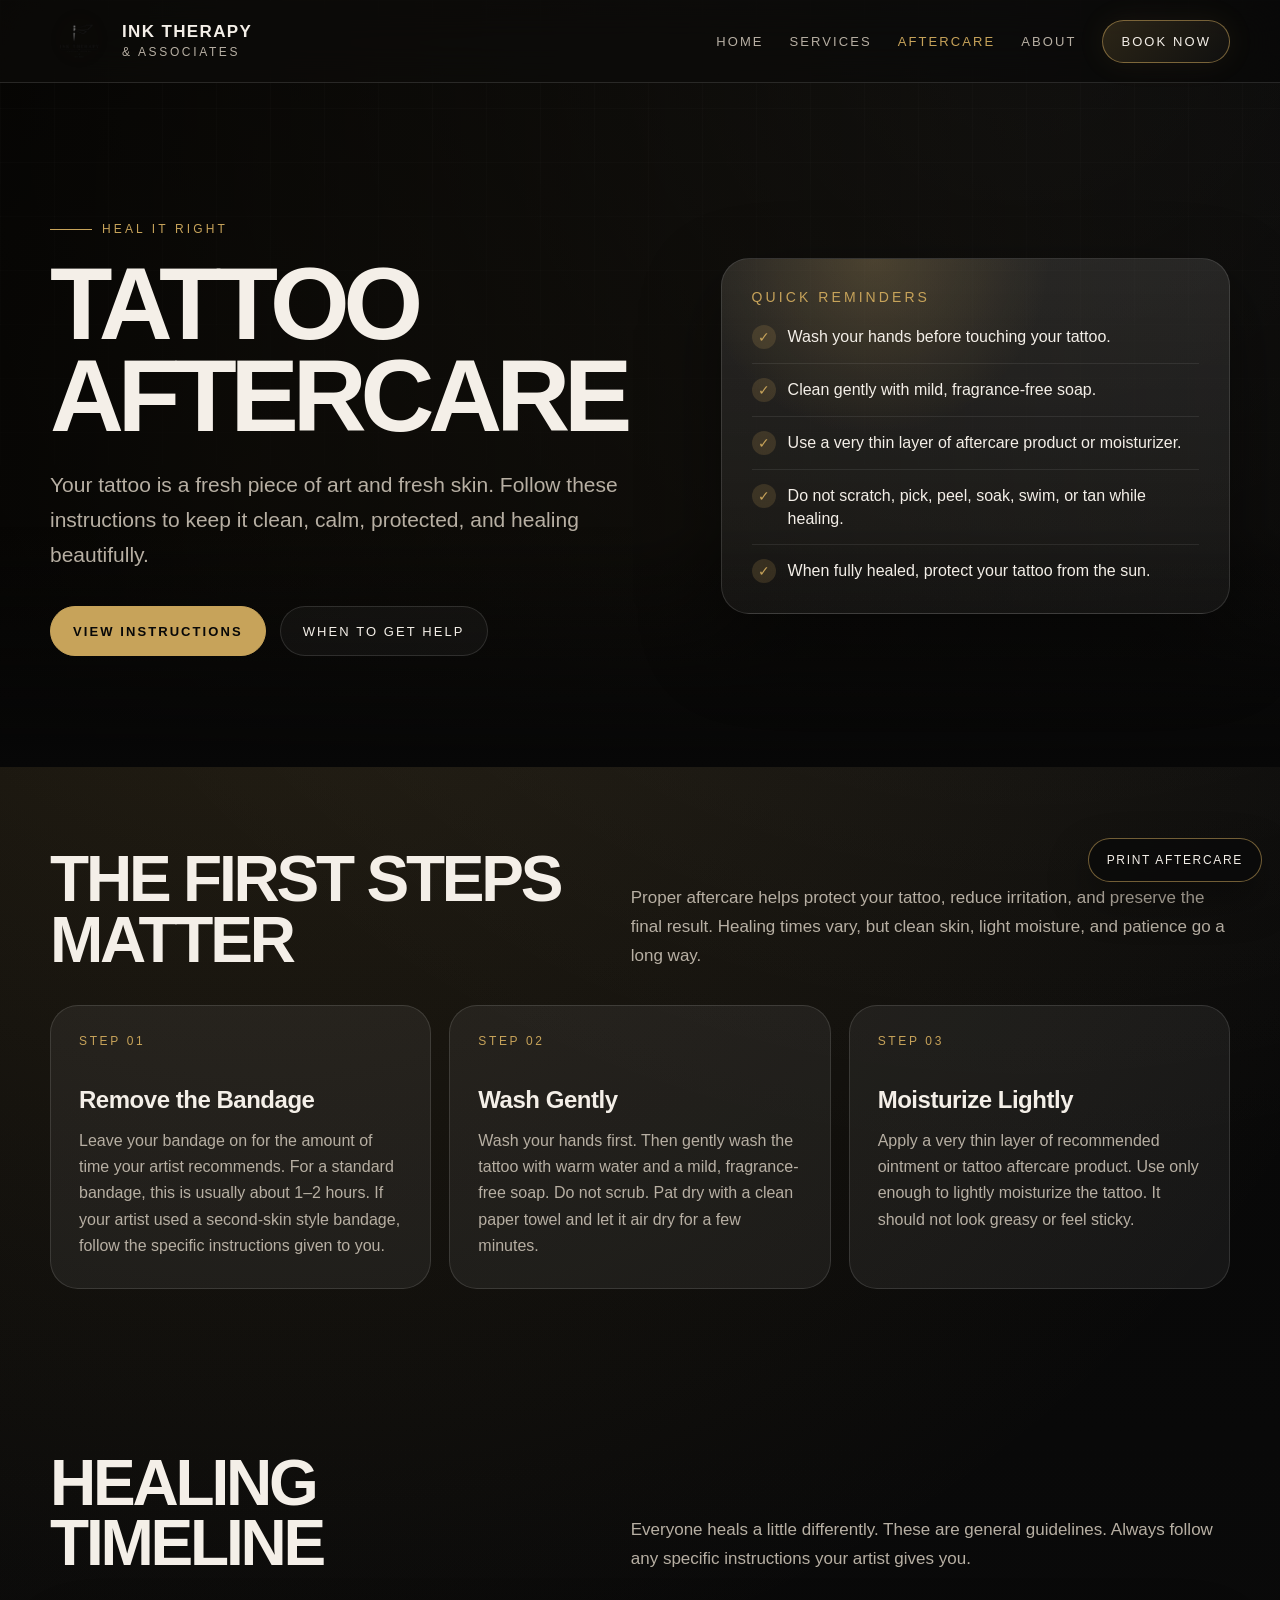
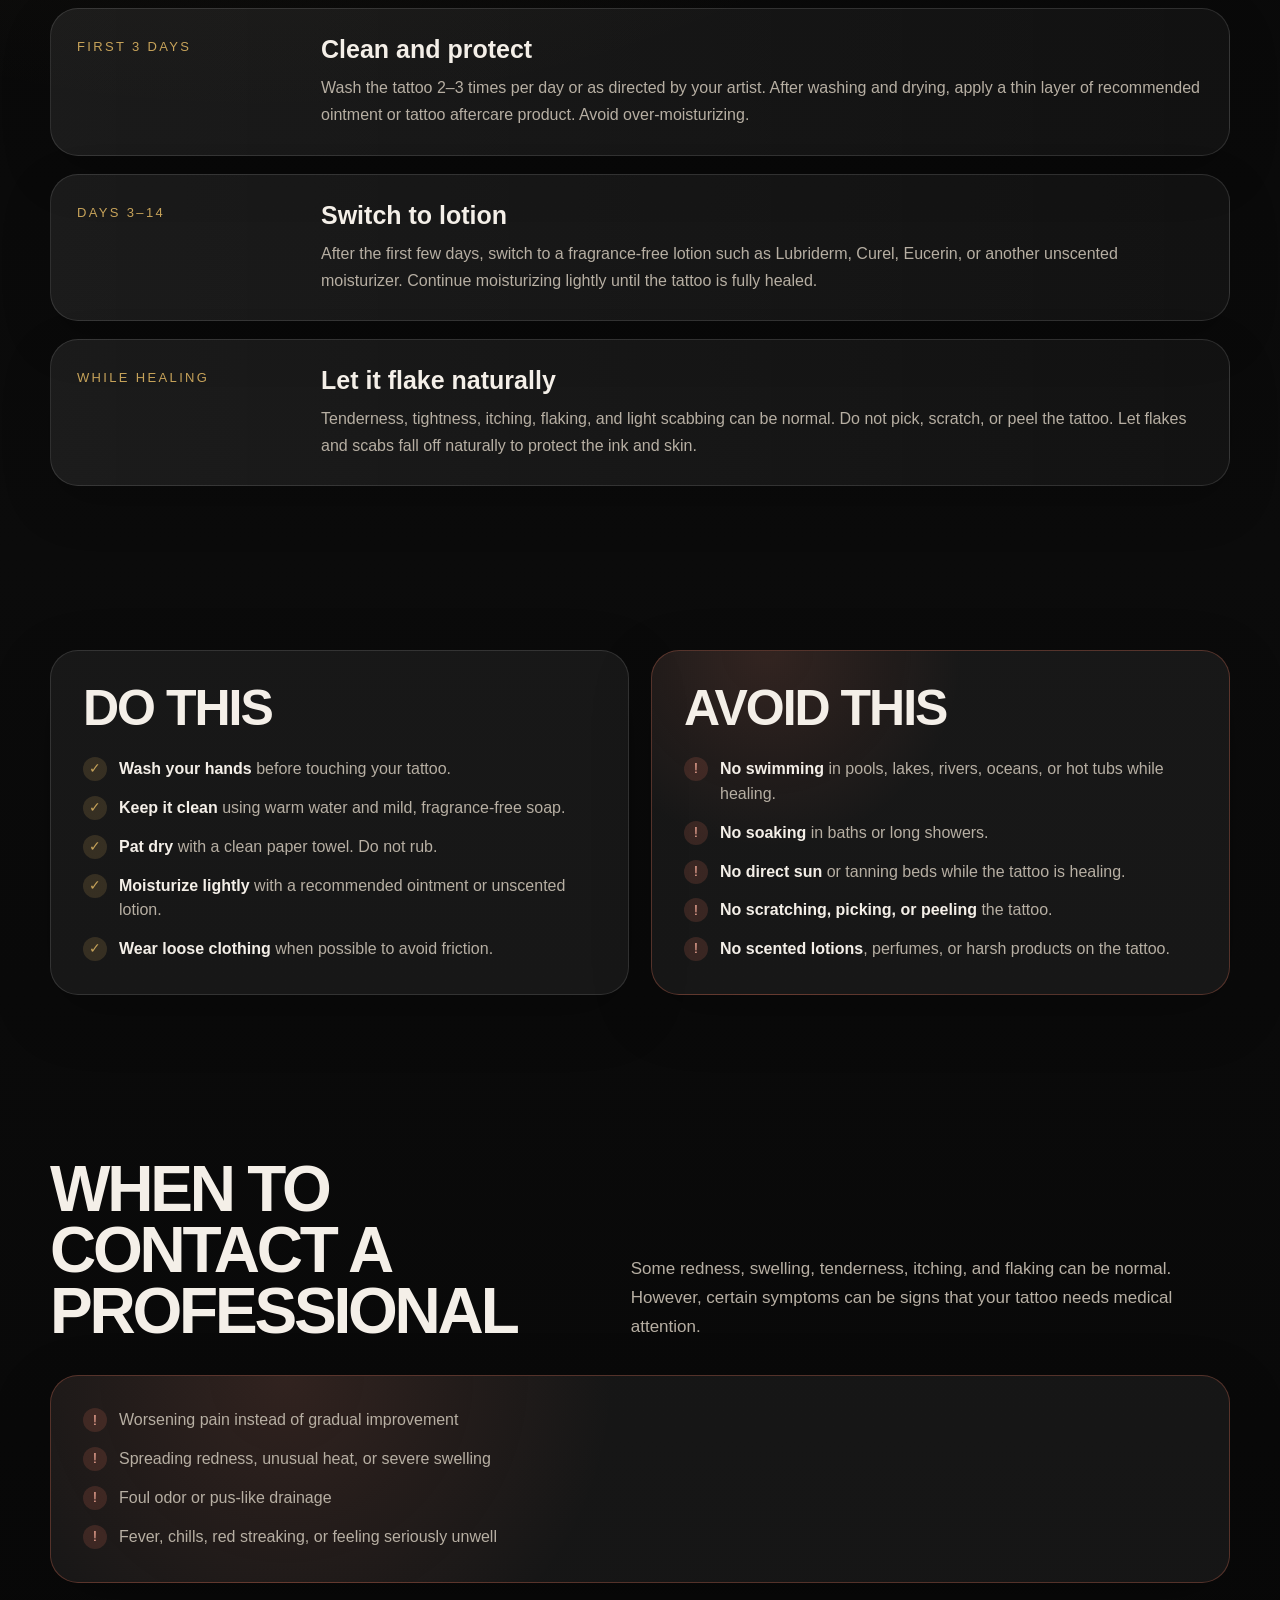
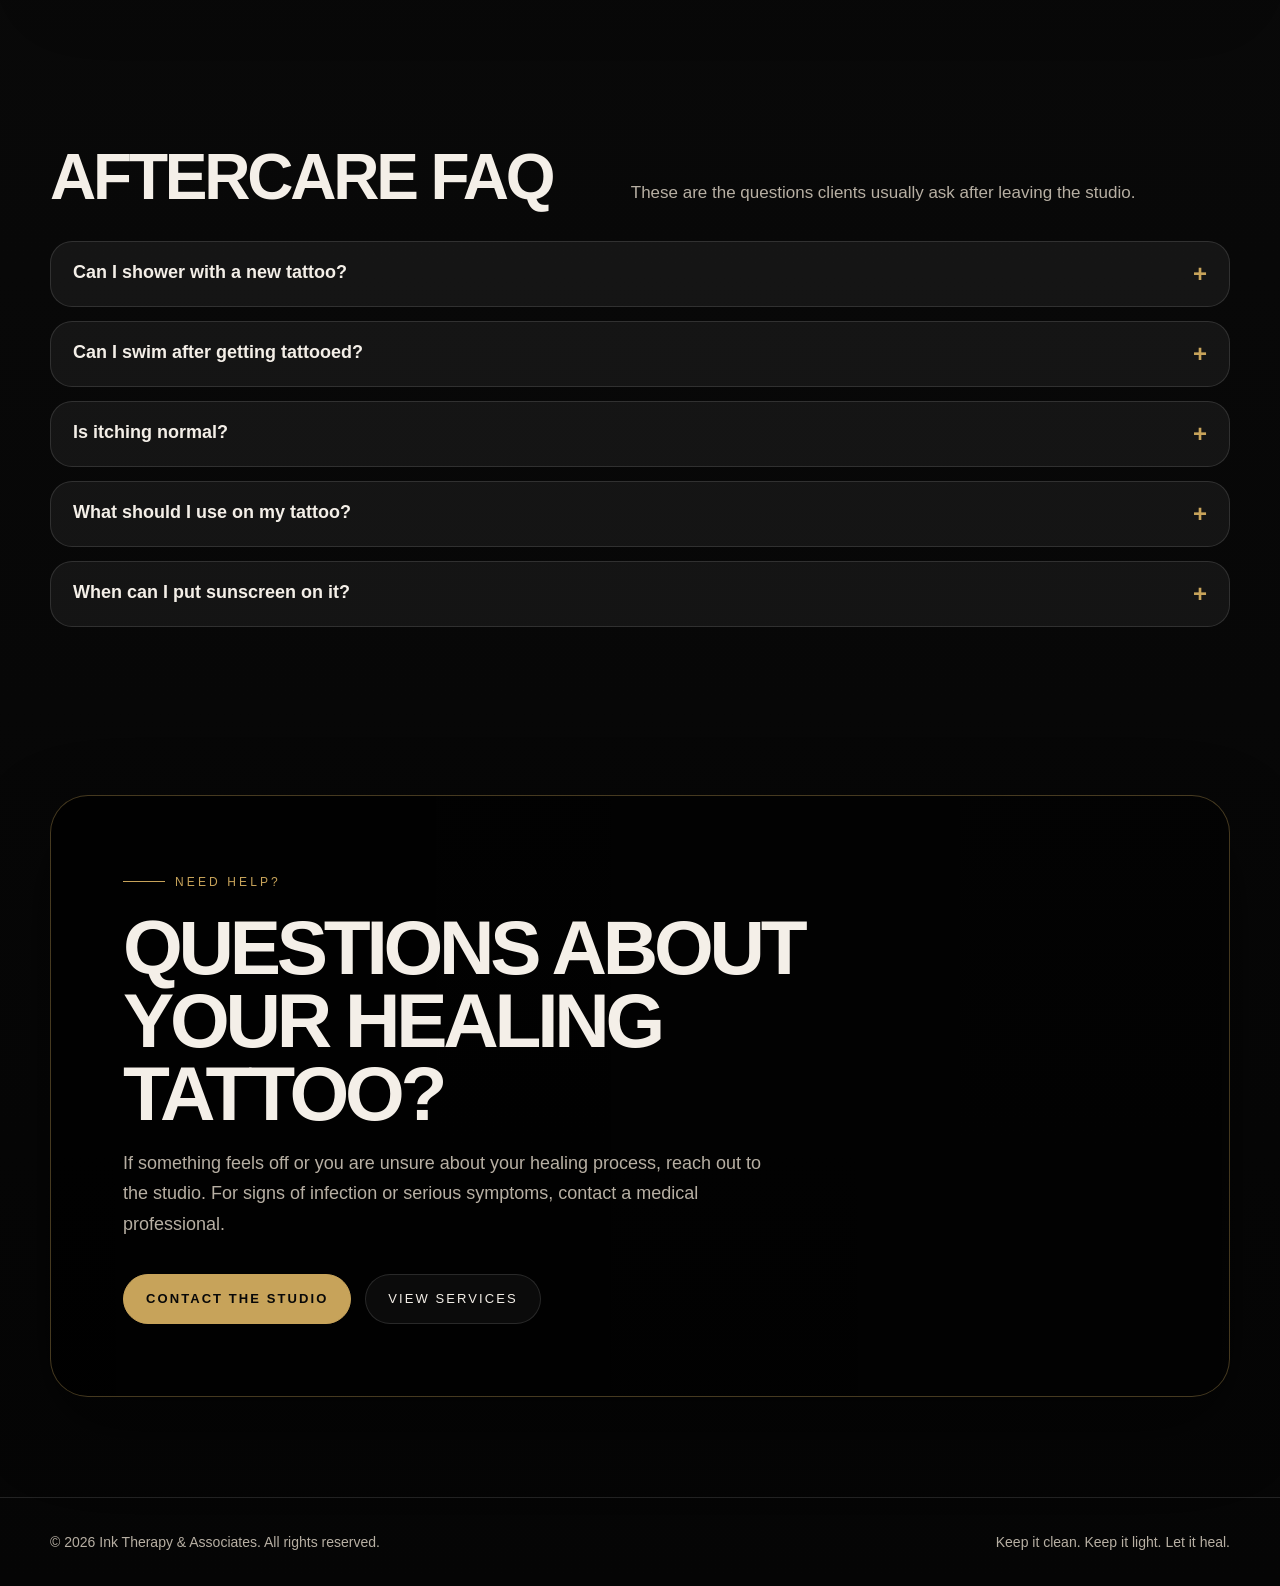
==== aftercare/index.html @ 46b0c04a "Create index.html" ====
<!DOCTYPE html>
<html lang="en">
<head>
  <meta charset="UTF-8" />
  <meta name="viewport" content="width=device-width, initial-scale=1.0" />
  <title>Tattoo Aftercare | Ink Therapy & Associates</title>
  <meta name="description" content="Tattoo aftercare instructions from Ink Therapy & Associates. Learn how to clean, moisturize, protect, and heal your tattoo properly." />

  <style>
    :root {
      --bg: #070707;
      --bg-soft: #111111;
      --bg-card: rgba(255,255,255,.06);
      --text: #f4efe8;
      --muted: #b7afa3;
      --gold: #c7a35a;
      --gold-soft: rgba(199,163,90,.18);
      --line: rgba(255,255,255,.12);
      --danger: #d66f56;
      --shadow: 0 30px 80px rgba(0,0,0,.45);
      --radius: 28px;
      --max: 1180px;
    }

    * {
      box-sizing: border-box;
      margin: 0;
      padding: 0;
    }

    html {
      scroll-behavior: smooth;
    }

    body {
      font-family: Arial, Helvetica, sans-serif;
      background:
        radial-gradient(circle at 20% 10%, rgba(199,163,90,.16), transparent 28%),
        radial-gradient(circle at 80% 0%, rgba(255,255,255,.07), transparent 24%),
        linear-gradient(180deg, #050505 0%, #0b0b0b 45%, #050505 100%);
      color: var(--text);
      overflow-x: hidden;
    }

    body::before {
      content: "";
      position: fixed;
      inset: 0;
      pointer-events: none;
      background-image:
        linear-gradient(rgba(255,255,255,.025) 1px, transparent 1px),
        linear-gradient(90deg, rgba(255,255,255,.025) 1px, transparent 1px);
      background-size: 54px 54px;
      mask-image: linear-gradient(to bottom, rgba(0,0,0,.8), transparent 75%);
      z-index: -1;
    }

    a {
      color: inherit;
      text-decoration: none;
    }

    img {
      max-width: 100%;
      display: block;
    }

    .container {
      width: min(var(--max), calc(100% - 36px));
      margin: 0 auto;
    }

    .site-header {
      position: sticky;
      top: 0;
      z-index: 100;
      backdrop-filter: blur(18px);
      background: rgba(5,5,5,.72);
      border-bottom: 1px solid var(--line);
    }

    .nav {
      height: 82px;
      display: flex;
      align-items: center;
      justify-content: space-between;
      gap: 24px;
    }

    .brand {
      display: flex;
      align-items: center;
      gap: 14px;
      min-width: 220px;
    }

    .brand-mark {
      width: 58px;
      height: 58px;
      object-fit: contain;
      filter: drop-shadow(0 0 18px rgba(199,163,90,.18));
    }

    .brand-text {
      line-height: 1.05;
    }

    .brand-text strong {
      display: block;
      font-size: 17px;
      letter-spacing: .08em;
      text-transform: uppercase;
    }

    .brand-text span {
      display: block;
      color: var(--muted);
      font-size: 12px;
      letter-spacing: .22em;
      text-transform: uppercase;
      margin-top: 5px;
    }

    .nav-links {
      display: flex;
      align-items: center;
      gap: 26px;
      font-size: 13px;
      letter-spacing: .16em;
      text-transform: uppercase;
      color: var(--muted);
    }

    .nav-links a {
      transition: color .25s ease;
    }

    .nav-links a:hover,
    .nav-links a.active {
      color: var(--gold);
    }

    .nav-cta {
      padding: 13px 18px;
      border: 1px solid rgba(199,163,90,.55);
      border-radius: 999px;
      color: var(--text);
      background: linear-gradient(135deg, rgba(199,163,90,.18), rgba(255,255,255,.03));
      box-shadow: 0 0 30px rgba(199,163,90,.08);
    }

    .hero {
      position: relative;
      min-height: 76vh;
      display: grid;
      place-items: center;
      padding: 92px 0 70px;
      overflow: hidden;
    }

    .hero::before {
      content: "";
      position: absolute;
      inset: 0;
      background:
        linear-gradient(90deg, rgba(0,0,0,.92) 0%, rgba(0,0,0,.74) 42%, rgba(0,0,0,.42) 100%),
        url("../assets/aftercare-hero.jpg");
      background-size: cover;
      background-position: center;
      opacity: .85;
      transform: scale(1.04);
      z-index: -2;
    }

    .hero::after {
      content: "";
      position: absolute;
      inset: auto 0 0;
      height: 240px;
      background: linear-gradient(to bottom, transparent, var(--bg));
      z-index: -1;
    }

    .hero-grid {
      display: grid;
      grid-template-columns: 1.1fr .9fr;
      align-items: center;
      gap: 48px;
    }

    .eyebrow {
      display: inline-flex;
      align-items: center;
      gap: 10px;
      color: var(--gold);
      font-size: 12px;
      letter-spacing: .26em;
      text-transform: uppercase;
      margin-bottom: 22px;
    }

    .eyebrow::before {
      content: "";
      width: 42px;
      height: 1px;
      background: var(--gold);
    }

    h1 {
      font-size: clamp(48px, 8vw, 104px);
      line-height: .9;
      letter-spacing: -.06em;
      text-transform: uppercase;
      max-width: 820px;
    }

    .hero p {
      max-width: 650px;
      margin-top: 26px;
      color: var(--muted);
      font-size: clamp(17px, 2vw, 21px);
      line-height: 1.65;
    }

    .hero-actions {
      display: flex;
      flex-wrap: wrap;
      gap: 14px;
      margin-top: 34px;
    }

    .btn {
      display: inline-flex;
      align-items: center;
      justify-content: center;
      min-height: 50px;
      padding: 0 22px;
      border-radius: 999px;
      border: 1px solid var(--line);
      font-size: 13px;
      letter-spacing: .16em;
      text-transform: uppercase;
      transition: transform .25s ease, border-color .25s ease, background .25s ease;
    }

    .btn:hover {
      transform: translateY(-2px);
      border-color: rgba(199,163,90,.7);
    }

    .btn-primary {
      background: var(--gold);
      color: #080808;
      border-color: var(--gold);
      font-weight: 700;
    }

    .btn-secondary {
      background: rgba(255,255,255,.04);
      color: var(--text);
    }

    .hero-card {
      background: linear-gradient(180deg, rgba(255,255,255,.1), rgba(255,255,255,.045));
      border: 1px solid var(--line);
      border-radius: var(--radius);
      padding: 30px;
      box-shadow: var(--shadow);
      position: relative;
      overflow: hidden;
    }

    .hero-card::before {
      content: "";
      position: absolute;
      inset: 0;
      background: radial-gradient(circle at 30% 0%, rgba(199,163,90,.22), transparent 35%);
      pointer-events: none;
    }

    .quick-title {
      position: relative;
      font-size: 14px;
      letter-spacing: .22em;
      text-transform: uppercase;
      color: var(--gold);
      margin-bottom: 20px;
    }

    .quick-list {
      position: relative;
      display: grid;
      gap: 14px;
      list-style: none;
    }

    .quick-list li {
      display: flex;
      gap: 12px;
      color: var(--text);
      line-height: 1.45;
      border-bottom: 1px solid rgba(255,255,255,.08);
      padding-bottom: 14px;
    }

    .quick-list li:last-child {
      border-bottom: 0;
      padding-bottom: 0;
    }

    .check {
      width: 24px;
      height: 24px;
      border-radius: 50%;
      display: inline-grid;
      place-items: center;
      flex: 0 0 24px;
      background: var(--gold-soft);
      color: var(--gold);
      font-size: 14px;
    }

    .section {
      padding: 82px 0;
    }

    .section-heading {
      display: grid;
      grid-template-columns: 1fr 1.1fr;
      gap: 36px;
      align-items: end;
      margin-bottom: 34px;
    }

    .section-heading h2 {
      font-size: clamp(36px, 5vw, 68px);
      letter-spacing: -.05em;
      line-height: .95;
      text-transform: uppercase;
    }

    .section-heading p {
      color: var(--muted);
      line-height: 1.7;
      font-size: 17px;
    }

    .steps {
      display: grid;
      grid-template-columns: repeat(3, 1fr);
      gap: 18px;
    }

    .step-card {
      background: var(--bg-card);
      border: 1px solid var(--line);
      border-radius: var(--radius);
      padding: 28px;
      min-height: 265px;
      position: relative;
      overflow: hidden;
      transition: transform .28s ease, border-color .28s ease, background .28s ease;
    }

    .step-card:hover {
      transform: translateY(-6px);
      border-color: rgba(199,163,90,.45);
      background: rgba(255,255,255,.08);
    }

    .step-number {
      color: var(--gold);
      font-size: 12px;
      letter-spacing: .22em;
      text-transform: uppercase;
      margin-bottom: 38px;
    }

    .step-card h3 {
      font-size: 24px;
      margin-bottom: 14px;
      letter-spacing: -.02em;
    }

    .step-card p {
      color: var(--muted);
      line-height: 1.65;
    }

    .timeline {
      display: grid;
      gap: 18px;
    }

    .timeline-item {
      display: grid;
      grid-template-columns: 220px 1fr;
      gap: 24px;
      background: linear-gradient(90deg, rgba(255,255,255,.07), rgba(255,255,255,.035));
      border: 1px solid var(--line);
      border-radius: var(--radius);
      padding: 26px;
      box-shadow: 0 18px 50px rgba(0,0,0,.2);
    }

    .timeline-time {
      color: var(--gold);
      font-size: 13px;
      letter-spacing: .18em;
      text-transform: uppercase;
      padding-top: 4px;
    }

    .timeline-copy h3 {
      font-size: 25px;
      margin-bottom: 10px;
    }

    .timeline-copy p {
      color: var(--muted);
      line-height: 1.7;
    }

    .split {
      display: grid;
      grid-template-columns: 1fr 1fr;
      gap: 22px;
    }

    .panel {
      background: rgba(255,255,255,.055);
      border: 1px solid var(--line);
      border-radius: var(--radius);
      padding: 32px;
      box-shadow: 0 18px 60px rgba(0,0,0,.22);
    }

    .panel h2 {
      font-size: clamp(31px, 4vw, 50px);
      line-height: 1;
      letter-spacing: -.04em;
      text-transform: uppercase;
      margin-bottom: 24px;
    }

    .panel ul {
      list-style: none;
      display: grid;
      gap: 14px;
    }

    .panel li {
      display: flex;
      gap: 12px;
      color: var(--muted);
      line-height: 1.55;
    }

    .panel li strong {
      color: var(--text);
    }

    .warning {
      border-color: rgba(214,111,86,.32);
      background:
        radial-gradient(circle at 20% 0%, rgba(214,111,86,.14), transparent 34%),
        rgba(255,255,255,.055);
    }

    .warning .check {
      color: #ffb29f;
      background: rgba(214,111,86,.18);
    }

    .faq {
      display: grid;
      gap: 14px;
    }

    details {
      background: rgba(255,255,255,.055);
      border: 1px solid var(--line);
      border-radius: 22px;
      padding: 20px 22px;
    }

    summary {
      cursor: pointer;
      list-style: none;
      font-size: 18px;
      font-weight: 700;
      display: flex;
      justify-content: space-between;
      gap: 18px;
    }

    summary::-webkit-details-marker {
      display: none;
    }

    summary::after {
      content: "+";
      color: var(--gold);
      font-size: 24px;
      line-height: 1;
    }

    details[open] summary::after {
      content: "–";
    }

    details p {
      color: var(--muted);
      line-height: 1.7;
      margin-top: 16px;
      max-width: 920px;
    }

    .cta-section {
      padding: 86px 0 100px;
    }

    .cta-box {
      position: relative;
      overflow: hidden;
      border-radius: calc(var(--radius) + 10px);
      border: 1px solid rgba(199,163,90,.35);
      background:
        linear-gradient(90deg, rgba(0,0,0,.82), rgba(0,0,0,.5)),
        url("../assets/studio-detail.jpg");
      background-size: cover;
      background-position: center;
      padding: clamp(34px, 7vw, 72px);
      box-shadow: var(--shadow);
    }

    .cta-box h2 {
      font-size: clamp(38px, 6vw, 78px);
      letter-spacing: -.055em;
      line-height: .95;
      text-transform: uppercase;
      max-width: 760px;
    }

    .cta-box p {
      color: var(--muted);
      line-height: 1.7;
      margin-top: 18px;
      max-width: 650px;
      font-size: 18px;
    }

    .footer {
      border-top: 1px solid var(--line);
      padding: 36px 0;
      color: var(--muted);
      font-size: 14px;
    }

    .footer-inner {
      display: flex;
      justify-content: space-between;
      gap: 20px;
      flex-wrap: wrap;
    }

    .print-button {
      position: fixed;
      right: 18px;
      bottom: 18px;
      z-index: 50;
      border: 1px solid rgba(199,163,90,.55);
      background: rgba(10,10,10,.82);
      backdrop-filter: blur(12px);
      color: var(--text);
      border-radius: 999px;
      padding: 14px 18px;
      font-size: 12px;
      letter-spacing: .14em;
      text-transform: uppercase;
      cursor: pointer;
      box-shadow: 0 18px 40px rgba(0,0,0,.35);
    }

    @media (max-width: 920px) {
      .nav {
        height: auto;
        padding: 16px 0;
        align-items: flex-start;
      }

      .nav-links {
        display: none;
      }

      .hero {
        min-height: auto;
        padding-top: 76px;
      }

      .hero-grid,
      .section-heading,
      .split {
        grid-template-columns: 1fr;
      }

      .steps {
        grid-template-columns: 1fr;
      }

      .timeline-item {
        grid-template-columns: 1fr;
      }
    }

    @media (max-width: 560px) {
      .container {
        width: min(100% - 26px, var(--max));
      }

      .brand-mark {
        width: 46px;
        height: 46px;
      }

      .brand-text strong {
        font-size: 14px;
      }

      .hero-actions {
        display: grid;
      }

      .btn {
        width: 100%;
      }

      .hero-card,
      .step-card,
      .timeline-item,
      .panel {
        padding: 22px;
      }

      .print-button {
        left: 14px;
        right: 14px;
      }
    }

    @media print {
      .site-header,
      .hero-actions,
      .cta-section,
      .footer,
      .print-button {
        display: none !important;
      }

      body {
        background: #fff;
        color: #111;
      }

      .hero {
        min-height: auto;
        padding: 30px 0;
      }

      .hero::before,
      .hero::after,
      body::before {
        display: none;
      }

      .hero-grid,
      .section-heading,
      .split,
      .steps,
      .timeline-item {
        display: block;
      }

      .hero-card,
      .step-card,
      .timeline-item,
      .panel,
      details {
        box-shadow: none;
        border: 1px solid #ccc;
        background: #fff;
        color: #111;
        break-inside: avoid;
      }

      p,
      li,
      .hero p,
      .section-heading p,
      .timeline-copy p,
      .panel li,
      details p {
        color: #222;
      }

      .section {
        padding: 18px 0;
      }
    }
  </style>
</head>

<body>
  <header class="site-header">
    <div class="container nav">
      <a class="brand" href="../index.html" aria-label="Ink Therapy home">
        <img class="brand-mark" src="../assets/logo-white.png" alt="Ink Therapy logo" />
        <span class="brand-text">
          <strong>Ink Therapy</strong>
          <span>& Associates</span>
        </span>
      </a>

      <nav class="nav-links" aria-label="Main navigation">
        <a href="../index.html">Home</a>
        <a href="../services/index.html">Services</a>
        <a class="active" href="./index.html">Aftercare</a>
        <a href="../about/index.html">About</a>
        <a class="nav-cta" href="../contact/index.html">Book Now</a>
      </nav>
    </div>
  </header>

  <main>
    <section class="hero">
      <div class="container hero-grid">
        <div>
          <div class="eyebrow">Heal it right</div>
          <h1>Tattoo Aftercare</h1>
          <p>
            Your tattoo is a fresh piece of art and fresh skin. Follow these instructions to keep it clean,
            calm, protected, and healing beautifully.
          </p>

          <div class="hero-actions">
            <a class="btn btn-primary" href="#instructions">View Instructions</a>
            <a class="btn btn-secondary" href="#warning-signs">When to Get Help</a>
          </div>
        </div>

        <aside class="hero-card" aria-label="Quick aftercare reminders">
          <div class="quick-title">Quick Reminders</div>
          <ul class="quick-list">
            <li><span class="check">✓</span><span>Wash your hands before touching your tattoo.</span></li>
            <li><span class="check">✓</span><span>Clean gently with mild, fragrance-free soap.</span></li>
            <li><span class="check">✓</span><span>Use a very thin layer of aftercare product or moisturizer.</span></li>
            <li><span class="check">✓</span><span>Do not scratch, pick, peel, soak, swim, or tan while healing.</span></li>
            <li><span class="check">✓</span><span>When fully healed, protect your tattoo from the sun.</span></li>
          </ul>
        </aside>
      </div>
    </section>

    <section id="instructions" class="section">
      <div class="container">
        <div class="section-heading">
          <h2>The First Steps Matter</h2>
          <p>
            Proper aftercare helps protect your tattoo, reduce irritation, and preserve the final result.
            Healing times vary, but clean skin, light moisture, and patience go a long way.
          </p>
        </div>

        <div class="steps">
          <article class="step-card">
            <div class="step-number">Step 01</div>
            <h3>Remove the Bandage</h3>
            <p>
              Leave your bandage on for the amount of time your artist recommends. For a standard bandage,
              this is usually about 1–2 hours. If your artist used a second-skin style bandage, follow the
              specific instructions given to you.
            </p>
          </article>

          <article class="step-card">
            <div class="step-number">Step 02</div>
            <h3>Wash Gently</h3>
            <p>
              Wash your hands first. Then gently wash the tattoo with warm water and a mild, fragrance-free
              soap. Do not scrub. Pat dry with a clean paper towel and let it air dry for a few minutes.
            </p>
          </article>

          <article class="step-card">
            <div class="step-number">Step 03</div>
            <h3>Moisturize Lightly</h3>
            <p>
              Apply a very thin layer of recommended ointment or tattoo aftercare product. Use only enough
              to lightly moisturize the tattoo. It should not look greasy or feel sticky.
            </p>
          </article>
        </div>
      </div>
    </section>

    <section class="section">
      <div class="container">
        <div class="section-heading">
          <h2>Healing Timeline</h2>
          <p>
            Everyone heals a little differently. These are general guidelines. Always follow any specific
            instructions your artist gives you.
          </p>
        </div>

        <div class="timeline">
          <article class="timeline-item">
            <div class="timeline-time">First 3 Days</div>
            <div class="timeline-copy">
              <h3>Clean and protect</h3>
              <p>
                Wash the tattoo 2–3 times per day or as directed by your artist. After washing and drying,
                apply a thin layer of recommended ointment or tattoo aftercare product. Avoid over-moisturizing.
              </p>
            </div>
          </article>

          <article class="timeline-item">
            <div class="timeline-time">Days 3–14</div>
            <div class="timeline-copy">
              <h3>Switch to lotion</h3>
              <p>
                After the first few days, switch to a fragrance-free lotion such as Lubriderm, Curel, Eucerin,
                or another unscented moisturizer. Continue moisturizing lightly until the tattoo is fully healed.
              </p>
            </div>
          </article>

          <article class="timeline-item">
            <div class="timeline-time">While Healing</div>
            <div class="timeline-copy">
              <h3>Let it flake naturally</h3>
              <p>
                Tenderness, tightness, itching, flaking, and light scabbing can be normal. Do not pick, scratch,
                or peel the tattoo. Let flakes and scabs fall off naturally to protect the ink and skin.
              </p>
            </div>
          </article>
        </div>
      </div>
    </section>

    <section class="section">
      <div class="container split">
        <article class="panel">
          <h2>Do This</h2>
          <ul>
            <li><span class="check">✓</span><span><strong>Wash your hands</strong> before touching your tattoo.</span></li>
            <li><span class="check">✓</span><span><strong>Keep it clean</strong> using warm water and mild, fragrance-free soap.</span></li>
            <li><span class="check">✓</span><span><strong>Pat dry</strong> with a clean paper towel. Do not rub.</span></li>
            <li><span class="check">✓</span><span><strong>Moisturize lightly</strong> with a recommended ointment or unscented lotion.</span></li>
            <li><span class="check">✓</span><span><strong>Wear loose clothing</strong> when possible to avoid friction.</span></li>
          </ul>
        </article>

        <article class="panel warning">
          <h2>Avoid This</h2>
          <ul>
            <li><span class="check">!</span><span><strong>No swimming</strong> in pools, lakes, rivers, oceans, or hot tubs while healing.</span></li>
            <li><span class="check">!</span><span><strong>No soaking</strong> in baths or long showers.</span></li>
            <li><span class="check">!</span><span><strong>No direct sun</strong> or tanning beds while the tattoo is healing.</span></li>
            <li><span class="check">!</span><span><strong>No scratching, picking, or peeling</strong> the tattoo.</span></li>
            <li><span class="check">!</span><span><strong>No scented lotions</strong>, perfumes, or harsh products on the tattoo.</span></li>
          </ul>
        </article>
      </div>
    </section>

    <section id="warning-signs" class="section">
      <div class="container">
        <div class="section-heading">
          <h2>When to Contact a Professional</h2>
          <p>
            Some redness, swelling, tenderness, itching, and flaking can be normal. However, certain symptoms
            can be signs that your tattoo needs medical attention.
          </p>
        </div>

        <div class="panel warning">
          <ul>
            <li><span class="check">!</span><span>Worsening pain instead of gradual improvement</span></li>
            <li><span class="check">!</span><span>Spreading redness, unusual heat, or severe swelling</span></li>
            <li><span class="check">!</span><span>Foul odor or pus-like drainage</span></li>
            <li><span class="check">!</span><span>Fever, chills, red streaking, or feeling seriously unwell</span></li>
          </ul>
        </div>
      </div>
    </section>

    <section class="section">
      <div class="container">
        <div class="section-heading">
          <h2>Aftercare FAQ</h2>
          <p>
            These are the questions clients usually ask after leaving the studio.
          </p>
        </div>

        <div class="faq">
          <details>
            <summary>Can I shower with a new tattoo?</summary>
            <p>
              Yes. Short showers are fine. Avoid soaking the tattoo and avoid long, hot showers. Gently wash,
              rinse, pat dry, and moisturize lightly after it dries.
            </p>
          </details>

          <details>
            <summary>Can I swim after getting tattooed?</summary>
            <p>
              Do not swim while your tattoo is healing. Avoid pools, lakes, rivers, oceans, hot tubs, baths,
              and saunas for at least two weeks or until fully healed.
            </p>
          </details>

          <details>
            <summary>Is itching normal?</summary>
            <p>
              Yes. Itching is common during healing. Do not scratch or pick. Lightly moisturize if the tattoo
              feels dry or tight.
            </p>
          </details>

          <details>
            <summary>What should I use on my tattoo?</summary>
            <p>
              Use the product recommended by your artist. In general, use a mild fragrance-free soap and a
              fragrance-free moisturizer. Avoid scented products until the tattoo is fully healed.
            </p>
          </details>

          <details>
            <summary>When can I put sunscreen on it?</summary>
            <p>
              Do not put sunscreen on a tattoo that is still healing. Once fully healed, use sunscreen when
              your tattoo will be exposed to the sun to help protect it from fading.
            </p>
          </details>
        </div>
      </div>
    </section>

    <section class="cta-section">
      <div class="container">
        <div class="cta-box">
          <div class="eyebrow">Need help?</div>
          <h2>Questions about your healing tattoo?</h2>
          <p>
            If something feels off or you are unsure about your healing process, reach out to the studio.
            For signs of infection or serious symptoms, contact a medical professional.
          </p>

          <div class="hero-actions">
            <a class="btn btn-primary" href="../contact/index.html">Contact the Studio</a>
            <a class="btn btn-secondary" href="../services/index.html">View Services</a>
          </div>
        </div>
      </div>
    </section>
  </main>

  <button class="print-button" onclick="window.print()">Print Aftercare</button>

  <footer class="footer">
    <div class="container footer-inner">
      <p>© <span id="year"></span> Ink Therapy & Associates. All rights reserved.</p>
      <p>Keep it clean. Keep it light. Let it heal.</p>
    </div>
  </footer>

  <script>
    document.getElementById("year").textContent = new Date().getFullYear();

    const cards = document.querySelectorAll(".step-card, .timeline-item, .panel, details");

    const observer = new IntersectionObserver(
      entries => {
        entries.forEach(entry => {
          if (entry.isIntersecting) {
            entry.target.animate(
              [
                { opacity: 0, transform: "translateY(22px)" },
                { opacity: 1, transform: "translateY(0)" }
              ],
              {
                duration: 650,
                easing: "cubic-bezier(.2,.8,.2,1)",
                fill: "forwards"
              }
            );
            observer.unobserve(entry.target);
          }
        });
      },
      { threshold: 0.12 }
    );

    cards.forEach(card => {
      card.style.opacity = "0";
      observer.observe(card);
    });
  </script>
</body>
</html>
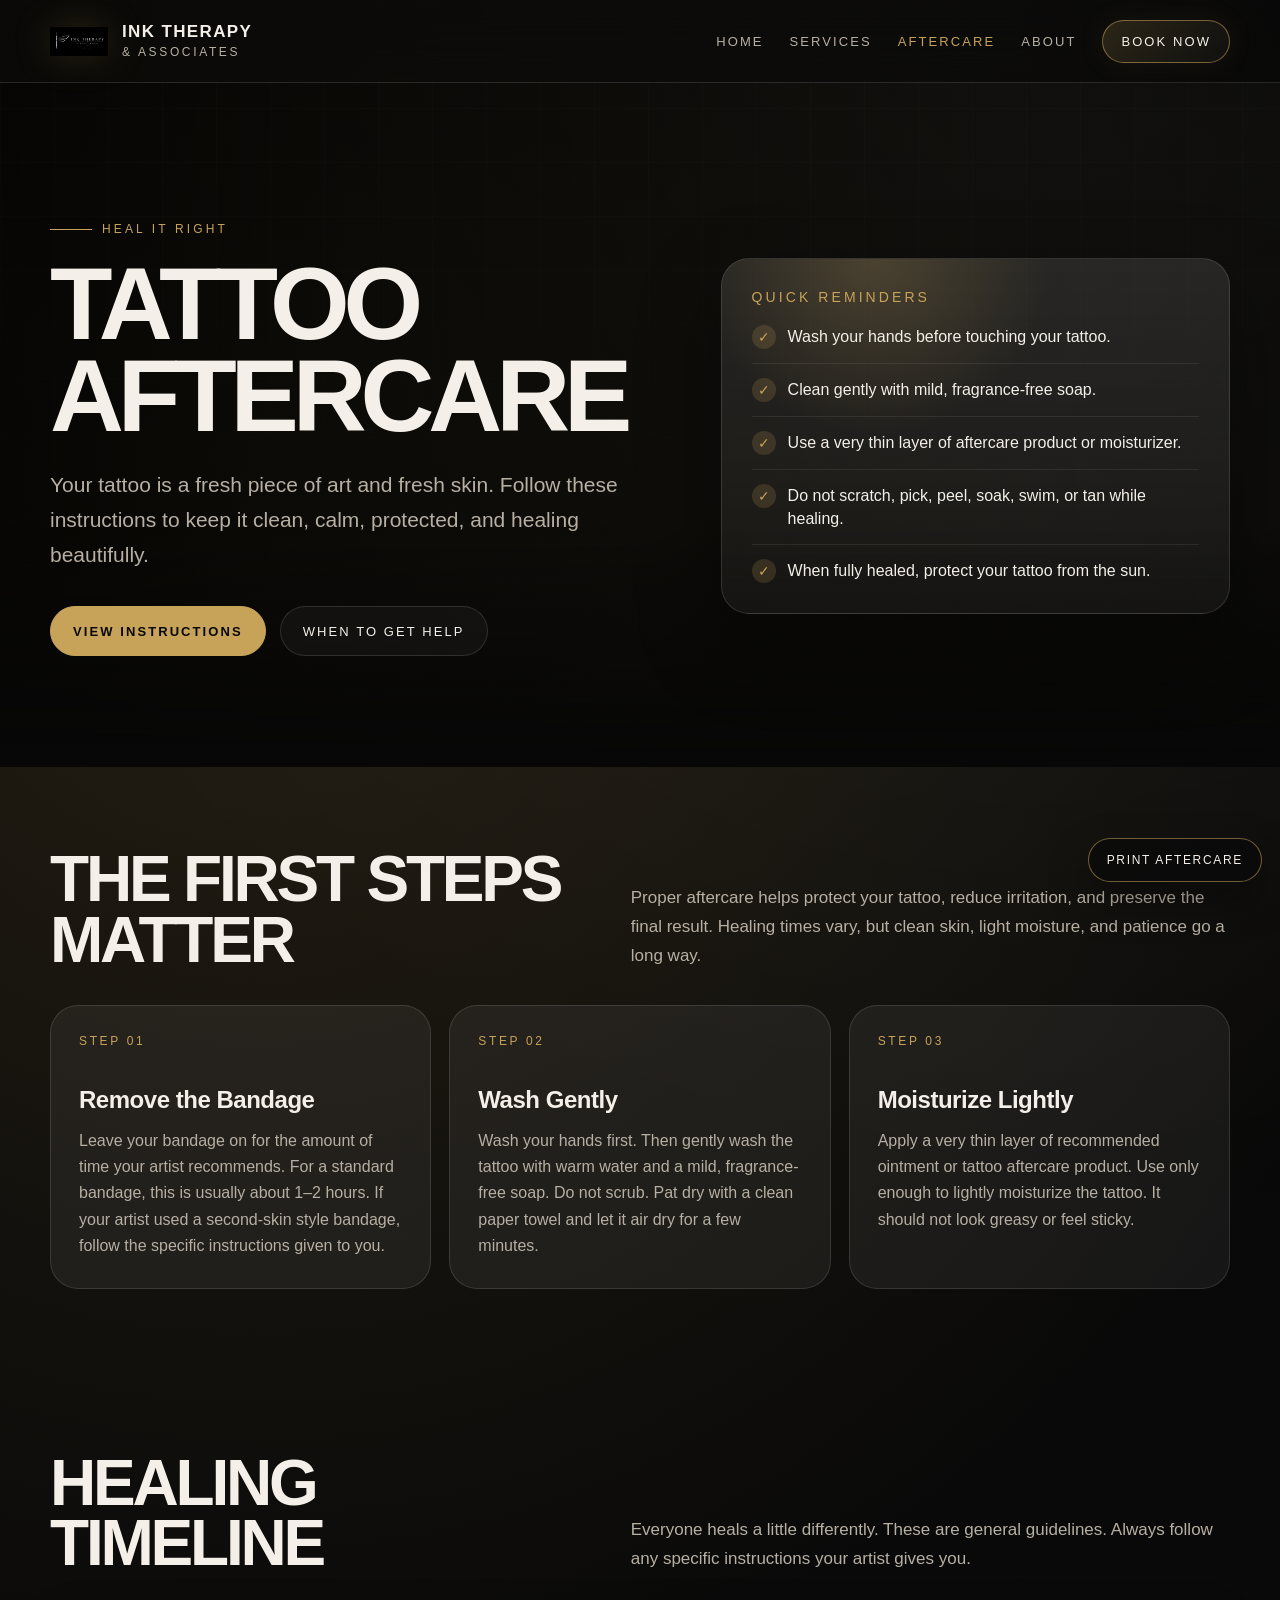
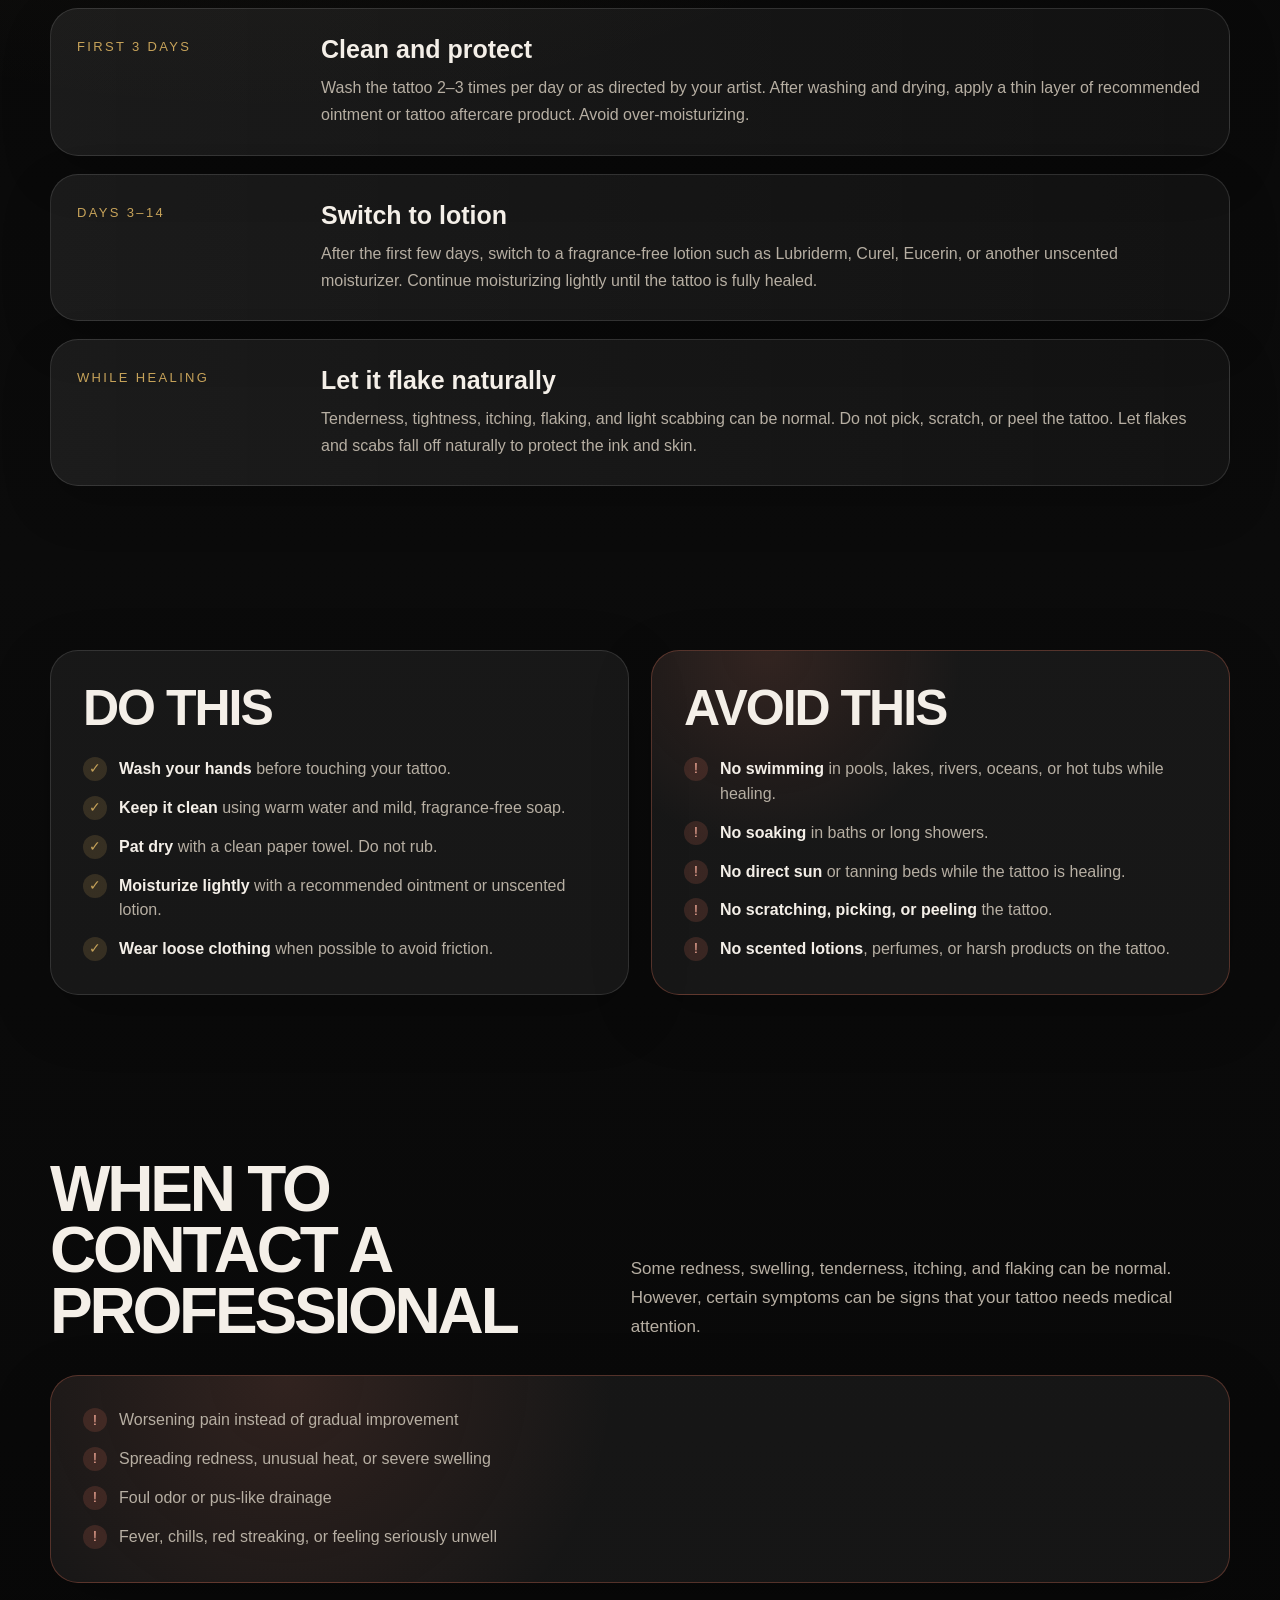
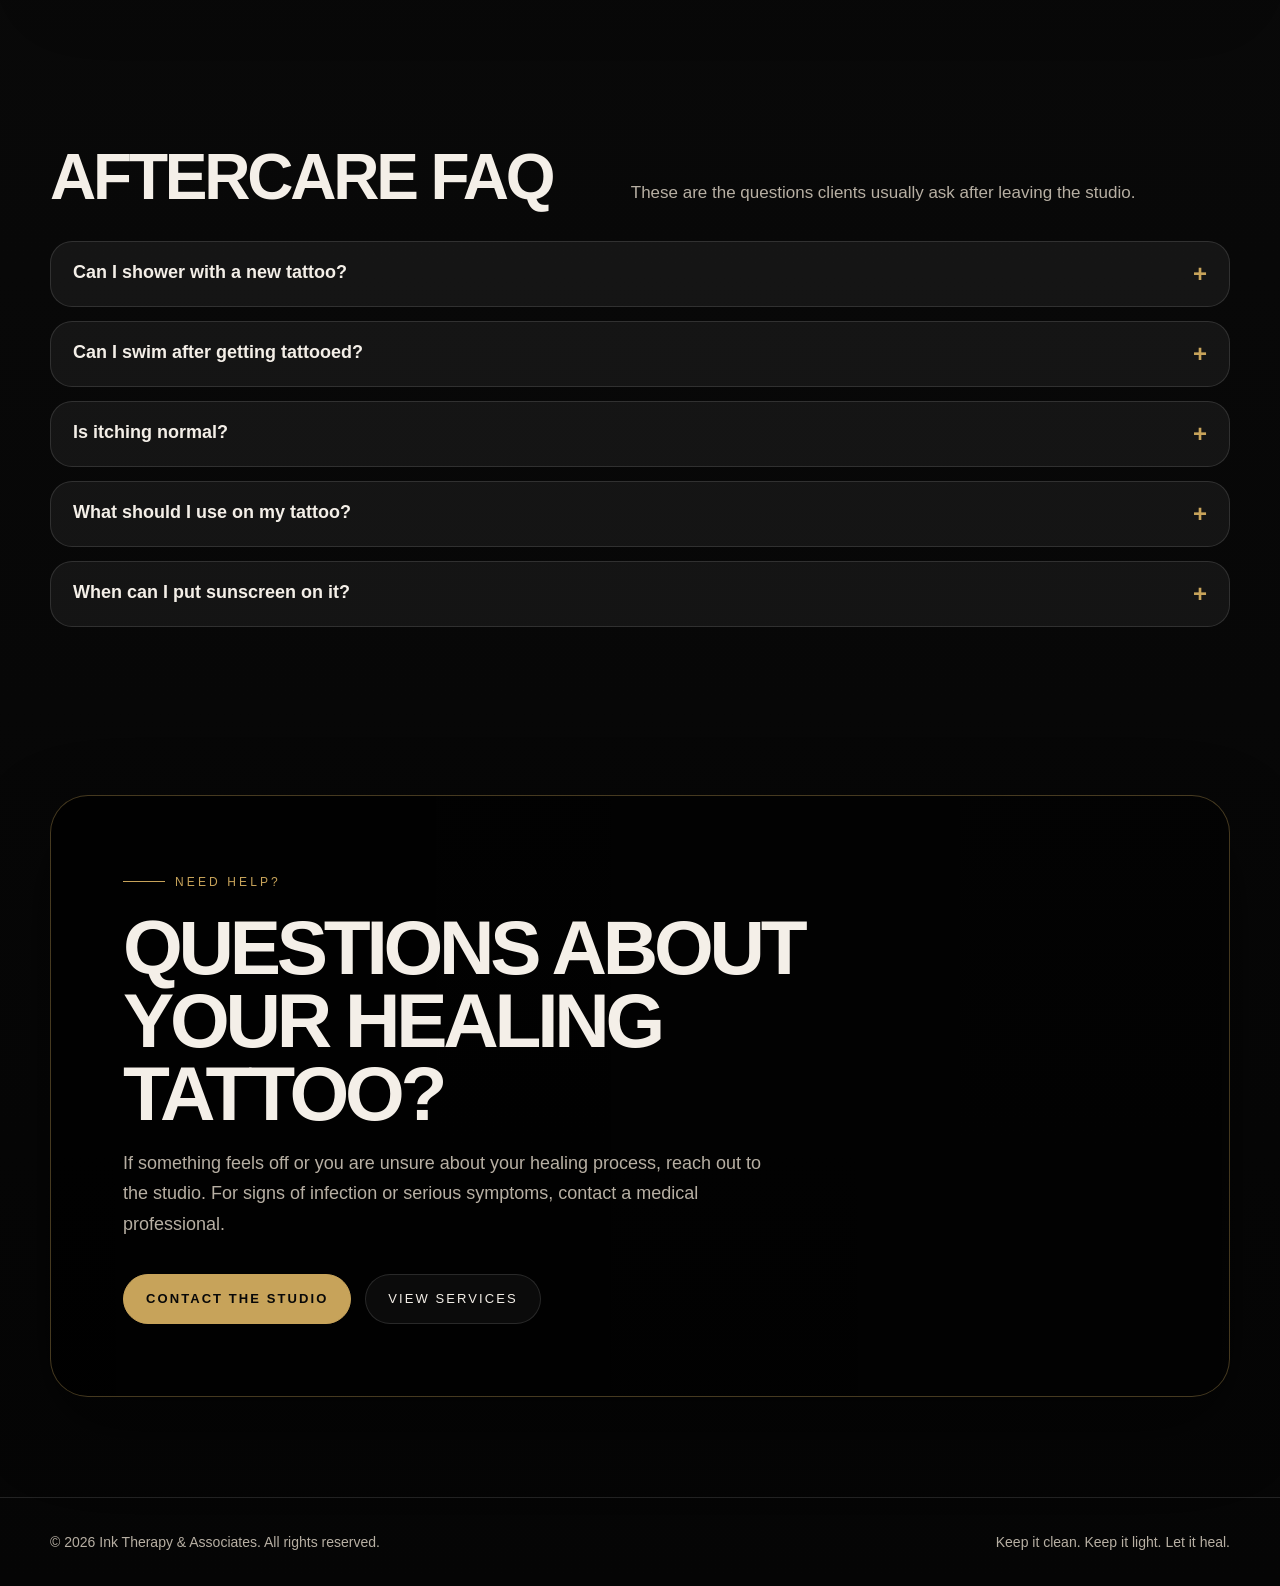
==== commit beaa7031: "Update index.html" ====
--- a/aftercare/index.html
+++ b/aftercare/index.html
@@ -714,7 +714,7 @@
   <header class="site-header">
     <div class="container nav">
       <a class="brand" href="../index.html" aria-label="Ink Therapy home">
-        <img class="brand-mark" src="../assets/logo-white.png" alt="Ink Therapy logo" />
+        <img class="brand-mark" src="../assets/logo-horizontal-black.png" alt="Ink Therapy logo" />
         <span class="brand-text">
           <strong>Ink Therapy</strong>
           <span>& Associates</span>
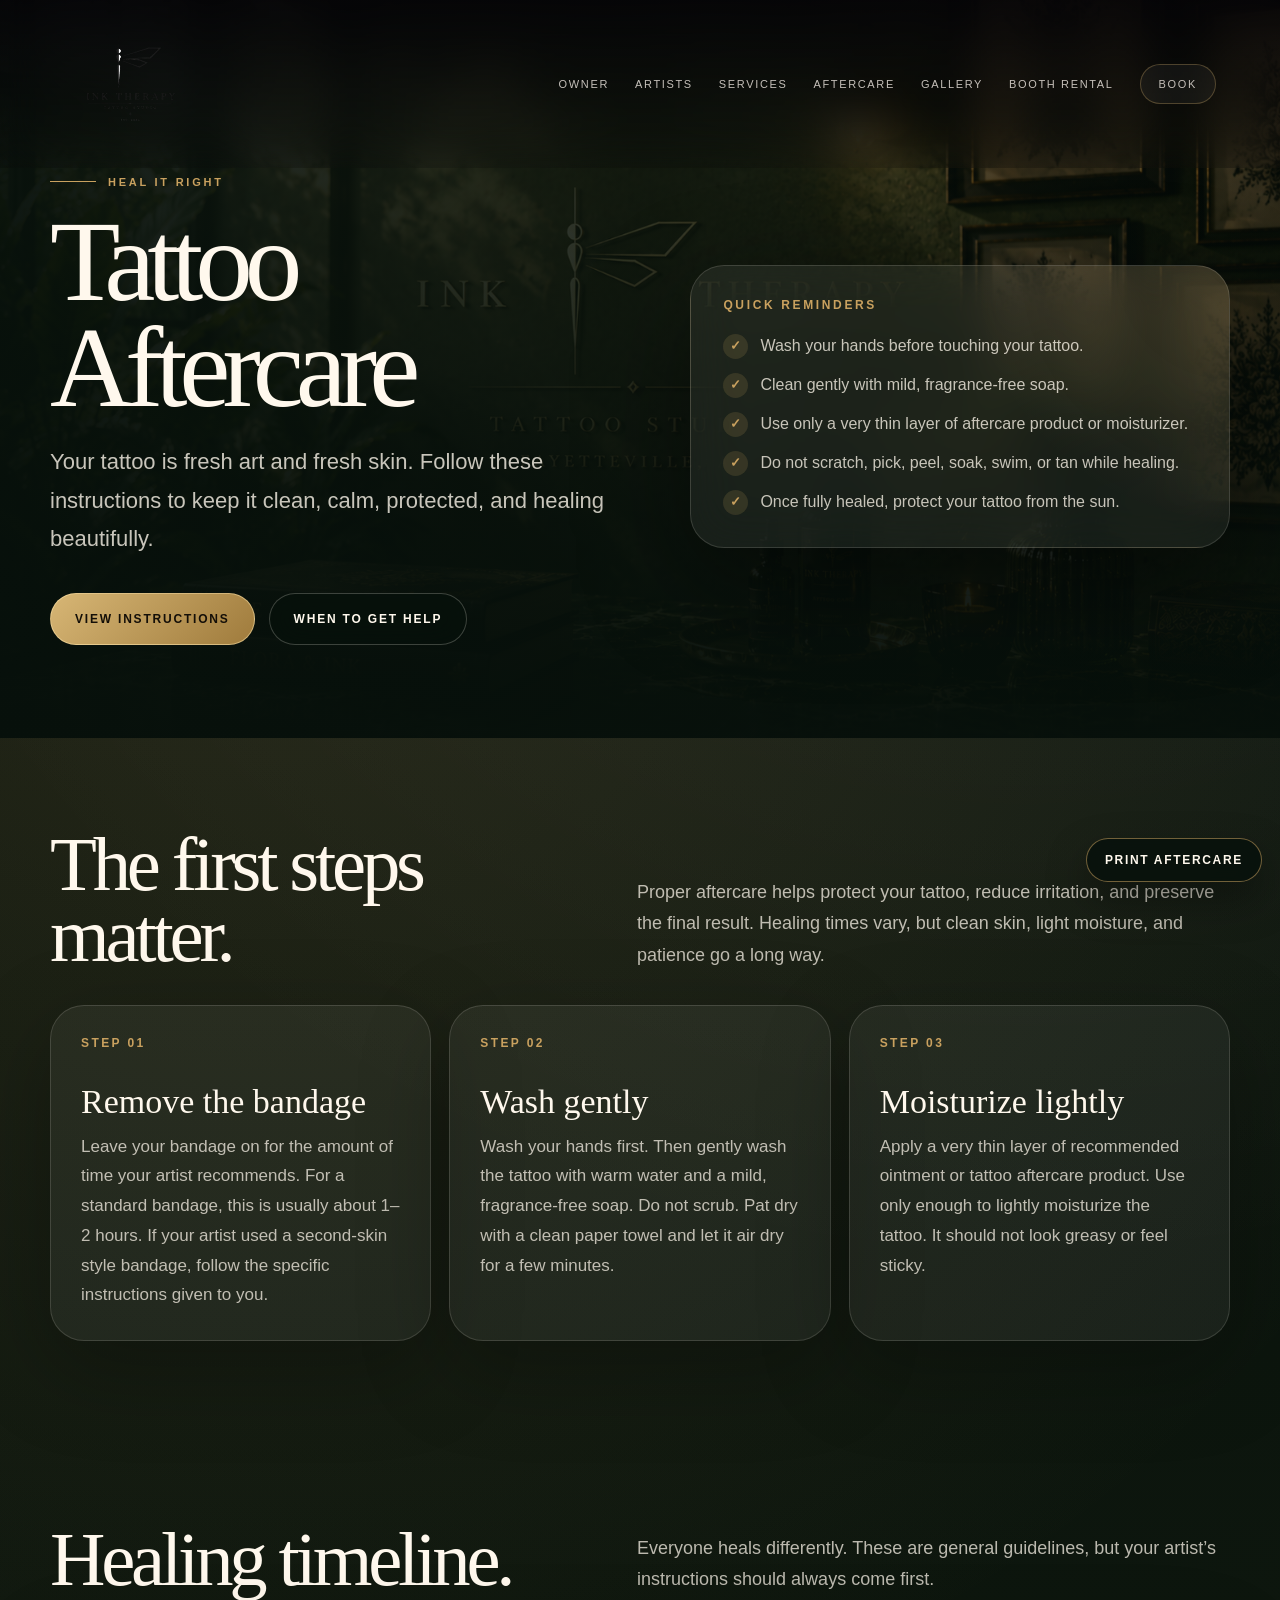
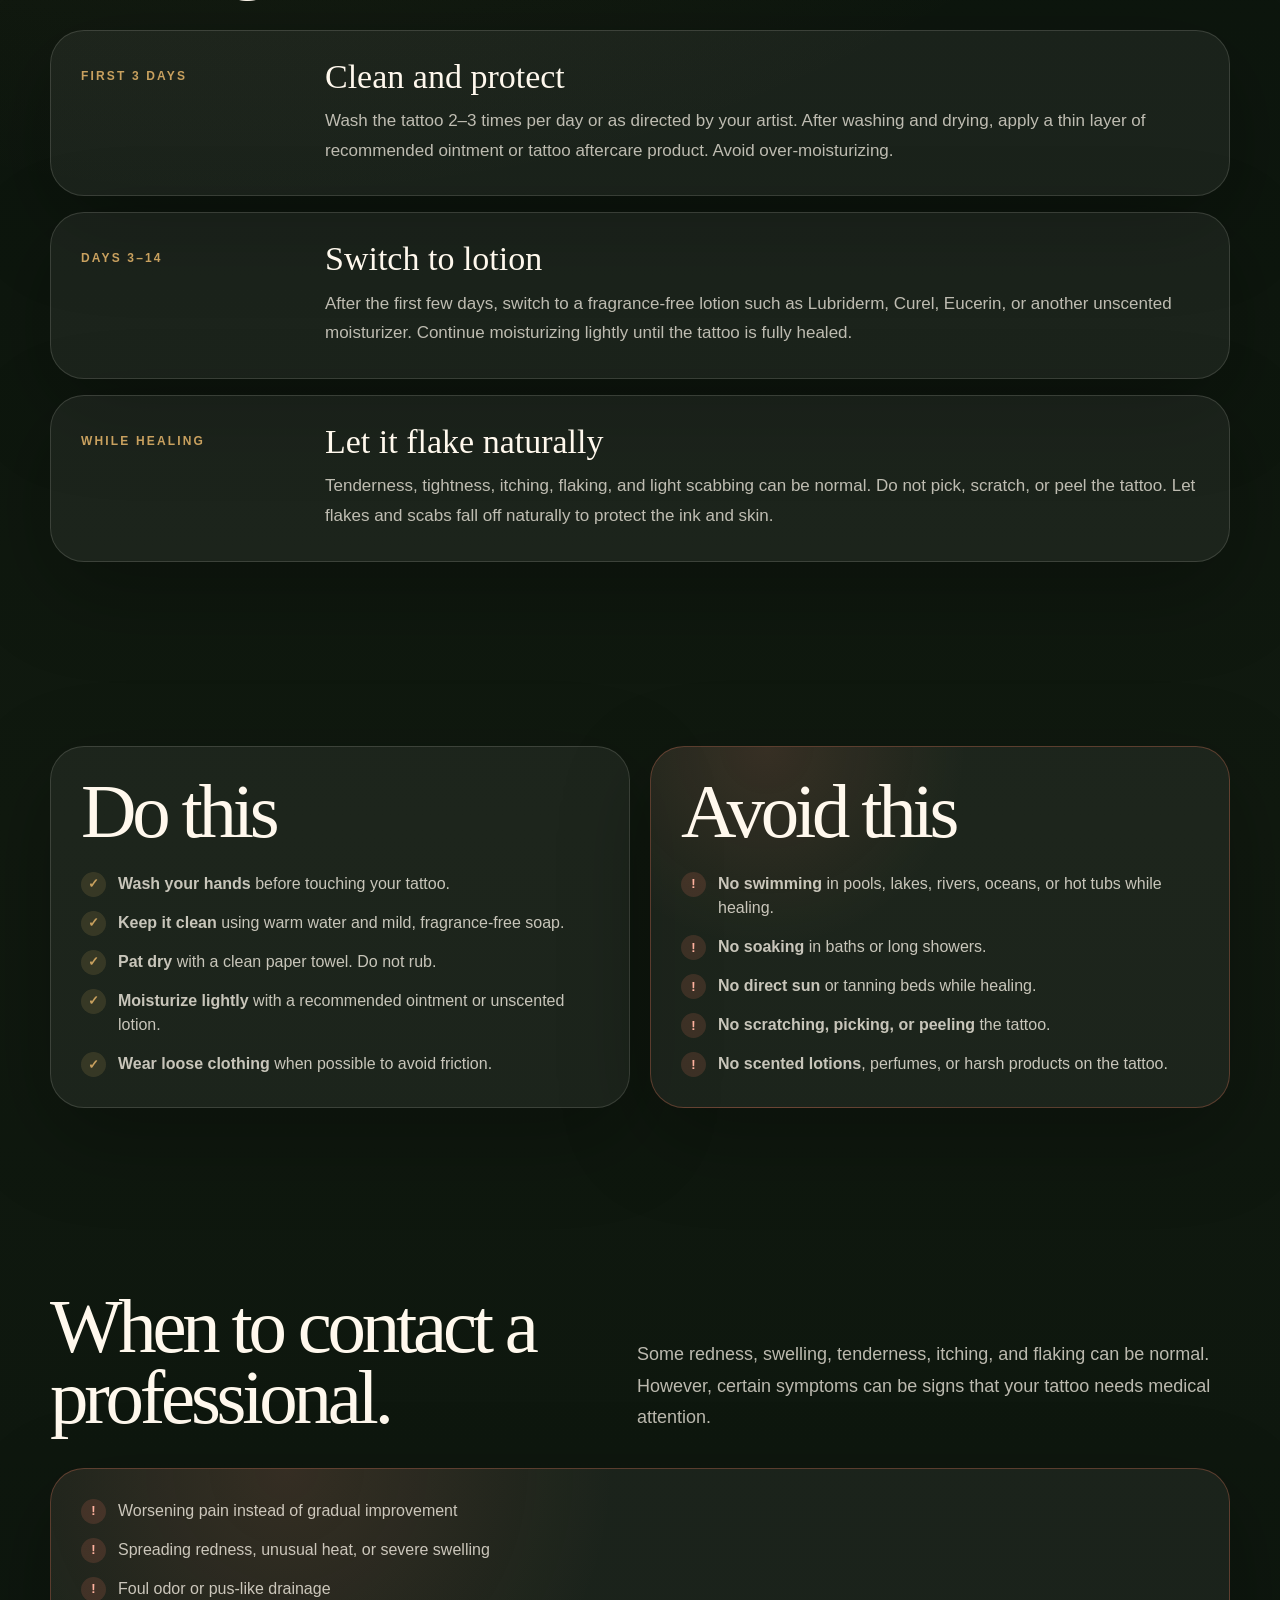
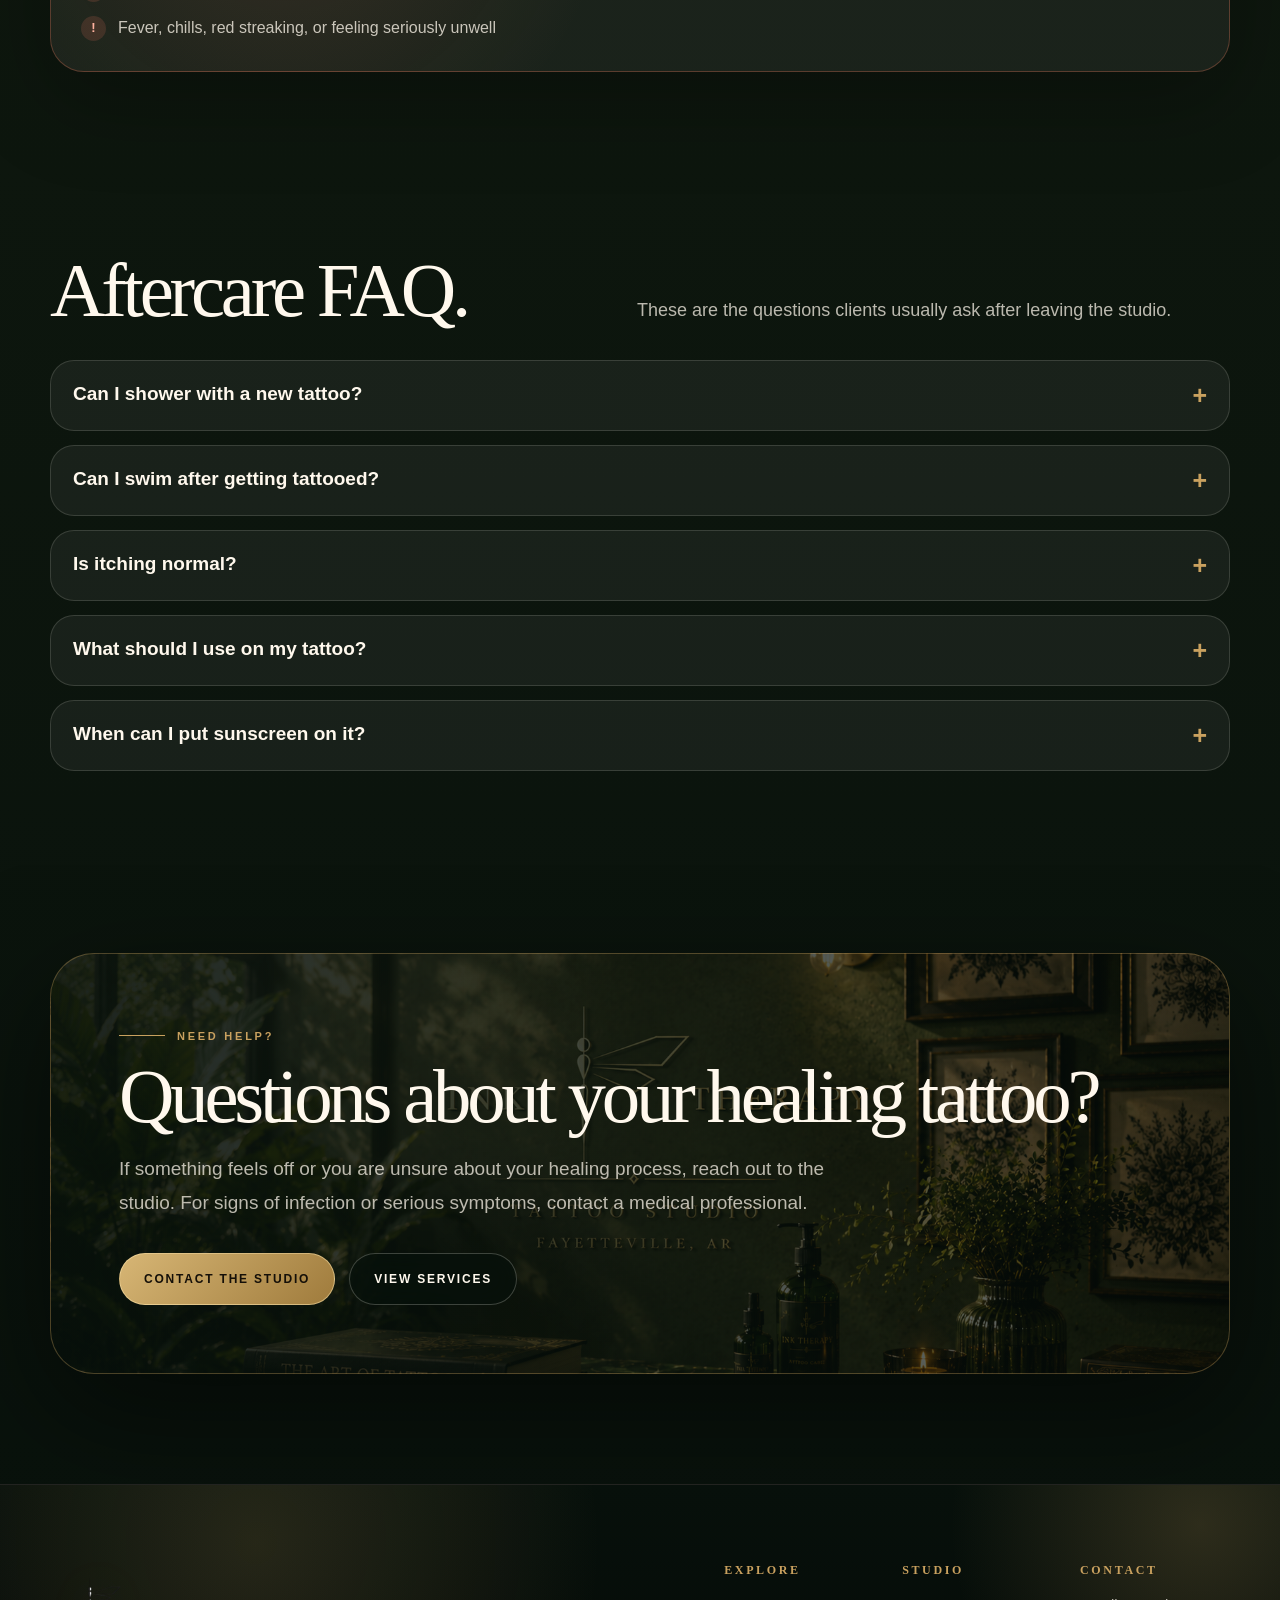
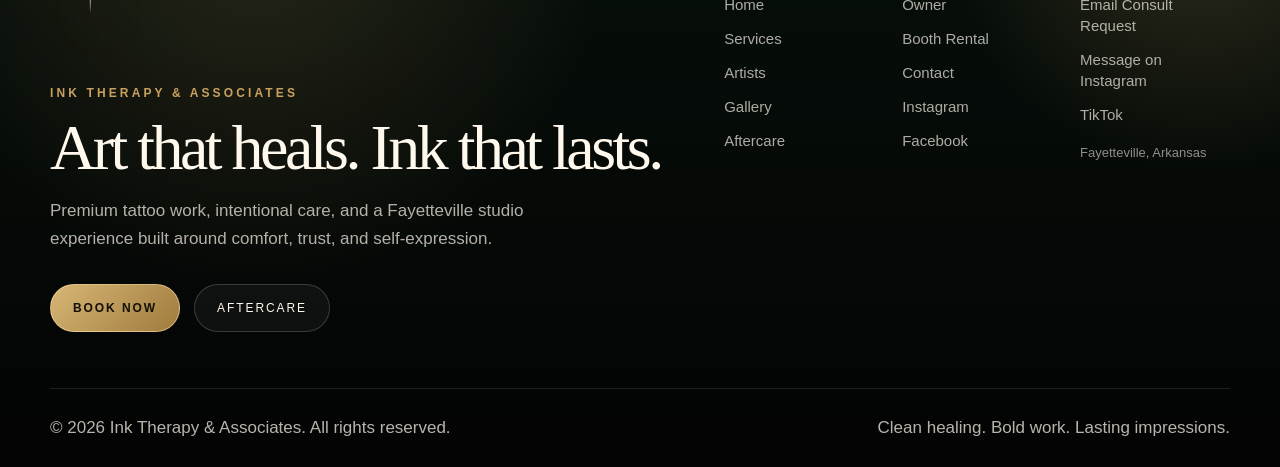
==== commit 7517cc80: "Use reusable footer on aftercare page" ====
--- a/aftercare/index.html
+++ b/aftercare/index.html
@@ -5,731 +5,238 @@
   <meta name="viewport" content="width=device-width, initial-scale=1.0" />
   <title>Tattoo Aftercare | Ink Therapy & Associates</title>
   <meta name="description" content="Tattoo aftercare instructions from Ink Therapy & Associates. Learn how to clean, moisturize, protect, and heal your tattoo properly." />
+  <link rel="stylesheet" href="../css/nav.css" />
 
   <style>
-    :root {
-      --bg: #070707;
-      --bg-soft: #111111;
-      --bg-card: rgba(255,255,255,.06);
-      --text: #f4efe8;
-      --muted: #b7afa3;
-      --gold: #c7a35a;
-      --gold-soft: rgba(199,163,90,.18);
-      --line: rgba(255,255,255,.12);
-      --danger: #d66f56;
-      --shadow: 0 30px 80px rgba(0,0,0,.45);
-      --radius: 28px;
-      --max: 1180px;
-    }
-
-    * {
-      box-sizing: border-box;
-      margin: 0;
-      padding: 0;
-    }
-
-    html {
-      scroll-behavior: smooth;
-    }
-
-    body {
-      font-family: Arial, Helvetica, sans-serif;
+    :root{
+      --bg:#07100b;
+      --deep:#030403;
+      --text:#fff8ed;
+      --muted:rgba(255,248,237,.72);
+      --gold:#c9a15f;
+      --gold-soft:rgba(201,161,95,.16);
+      --line:rgba(255,248,237,.14);
+      --card:rgba(255,255,255,.055);
+      --danger:#d66f56;
+      --radius:34px;
+      --max:1180px;
+    }
+
+    *{box-sizing:border-box;margin:0;padding:0}
+    html{scroll-behavior:smooth}
+    body{
+      font-family:Inter,Arial,sans-serif;
       background:
-        radial-gradient(circle at 20% 10%, rgba(199,163,90,.16), transparent 28%),
-        radial-gradient(circle at 80% 0%, rgba(255,255,255,.07), transparent 24%),
-        linear-gradient(180deg, #050505 0%, #0b0b0b 45%, #050505 100%);
-      color: var(--text);
-      overflow-x: hidden;
-    }
-
-    body::before {
-      content: "";
-      position: fixed;
-      inset: 0;
-      pointer-events: none;
-      background-image:
-        linear-gradient(rgba(255,255,255,.025) 1px, transparent 1px),
-        linear-gradient(90deg, rgba(255,255,255,.025) 1px, transparent 1px);
-      background-size: 54px 54px;
-      mask-image: linear-gradient(to bottom, rgba(0,0,0,.8), transparent 75%);
-      z-index: -1;
-    }
-
-    a {
-      color: inherit;
-      text-decoration: none;
-    }
-
-    img {
-      max-width: 100%;
-      display: block;
-    }
-
-    .container {
-      width: min(var(--max), calc(100% - 36px));
-      margin: 0 auto;
-    }
-
-    .site-header {
-      position: sticky;
-      top: 0;
-      z-index: 100;
-      backdrop-filter: blur(18px);
-      background: rgba(5,5,5,.72);
-      border-bottom: 1px solid var(--line);
-    }
-
-    .nav {
-      height: 82px;
-      display: flex;
-      align-items: center;
-      justify-content: space-between;
-      gap: 24px;
-    }
-
-    .brand {
-      display: flex;
-      align-items: center;
-      gap: 14px;
-      min-width: 220px;
-    }
-
-    .brand-mark {
-      width: 58px;
-      height: 58px;
-      object-fit: contain;
-      filter: drop-shadow(0 0 18px rgba(199,163,90,.18));
-    }
-
-    .brand-text {
-      line-height: 1.05;
-    }
-
-    .brand-text strong {
-      display: block;
-      font-size: 17px;
-      letter-spacing: .08em;
-      text-transform: uppercase;
-    }
-
-    .brand-text span {
-      display: block;
-      color: var(--muted);
-      font-size: 12px;
-      letter-spacing: .22em;
-      text-transform: uppercase;
-      margin-top: 5px;
-    }
-
-    .nav-links {
-      display: flex;
-      align-items: center;
-      gap: 26px;
-      font-size: 13px;
-      letter-spacing: .16em;
-      text-transform: uppercase;
-      color: var(--muted);
-    }
-
-    .nav-links a {
-      transition: color .25s ease;
-    }
-
-    .nav-links a:hover,
-    .nav-links a.active {
-      color: var(--gold);
-    }
-
-    .nav-cta {
-      padding: 13px 18px;
-      border: 1px solid rgba(199,163,90,.55);
-      border-radius: 999px;
-      color: var(--text);
-      background: linear-gradient(135deg, rgba(199,163,90,.18), rgba(255,255,255,.03));
-      box-shadow: 0 0 30px rgba(199,163,90,.08);
-    }
-
-    .hero {
-      position: relative;
-      min-height: 76vh;
-      display: grid;
-      place-items: center;
-      padding: 92px 0 70px;
-      overflow: hidden;
-    }
-
-    .hero::before {
-      content: "";
-      position: absolute;
-      inset: 0;
+        radial-gradient(circle at 20% 8%,rgba(201,161,95,.16),transparent 28%),
+        radial-gradient(circle at 80% 0%,rgba(255,255,255,.07),transparent 24%),
+        linear-gradient(180deg,#07100b 0%,#10190f 46%,#07100b 100%);
+      color:var(--text);
+      overflow-x:hidden;
+    }
+
+    body::before{
+      content:"";
+      position:fixed;
+      inset:0;
+      z-index:-1;
+      pointer-events:none;
+      opacity:.07;
+      background-image:url("https://grainy-gradients.vercel.app/noise.svg");
+    }
+
+    a{text-decoration:none;color:inherit}
+    img{display:block;max-width:100%}
+    .container{width:min(var(--max),calc(100% - 36px));margin:0 auto}
+
+    .site-header .brand img{width:132px;height:auto;object-fit:contain}
+
+    .eyebrow{
+      display:inline-flex;
+      align-items:center;
+      gap:12px;
+      color:var(--gold);
+      font-size:11px;
+      font-weight:900;
+      letter-spacing:.25em;
+      text-transform:uppercase;
+      margin-bottom:20px;
+    }
+
+    .eyebrow::before{content:"";width:46px;height:1px;background:var(--gold)}
+    h1,h2,h3{font-family:Georgia,serif;font-weight:500;line-height:.92}
+    h1{font-size:clamp(56px,9vw,122px);letter-spacing:-.07em;max-width:900px}
+    h2{font-size:clamp(38px,6vw,82px);letter-spacing:-.055em}
+    h3{font-size:clamp(24px,3vw,34px)}
+    p{color:var(--muted);line-height:1.75;font-size:17px}
+
+    .hero{
+      position:relative;
+      min-height:82vh;
+      display:grid;
+      place-items:center;
+      padding:155px 0 80px;
+      overflow:hidden;
+      background:#07100b;
+    }
+
+    .hero::before{
+      content:"";
+      position:absolute;
+      inset:0;
       background:
-        linear-gradient(90deg, rgba(0,0,0,.92) 0%, rgba(0,0,0,.74) 42%, rgba(0,0,0,.42) 100%),
-        url("../assets/aftercare-hero.jpg");
-      background-size: cover;
-      background-position: center;
-      opacity: .85;
-      transform: scale(1.04);
-      z-index: -2;
-    }
-
-    .hero::after {
-      content: "";
-      position: absolute;
-      inset: auto 0 0;
-      height: 240px;
-      background: linear-gradient(to bottom, transparent, var(--bg));
-      z-index: -1;
-    }
-
-    .hero-grid {
-      display: grid;
-      grid-template-columns: 1.1fr .9fr;
-      align-items: center;
-      gap: 48px;
-    }
-
-    .eyebrow {
-      display: inline-flex;
-      align-items: center;
-      gap: 10px;
-      color: var(--gold);
-      font-size: 12px;
-      letter-spacing: .26em;
-      text-transform: uppercase;
-      margin-bottom: 22px;
-    }
-
-    .eyebrow::before {
-      content: "";
-      width: 42px;
-      height: 1px;
-      background: var(--gold);
-    }
-
-    h1 {
-      font-size: clamp(48px, 8vw, 104px);
-      line-height: .9;
-      letter-spacing: -.06em;
-      text-transform: uppercase;
-      max-width: 820px;
-    }
-
-    .hero p {
-      max-width: 650px;
-      margin-top: 26px;
-      color: var(--muted);
-      font-size: clamp(17px, 2vw, 21px);
-      line-height: 1.65;
-    }
-
-    .hero-actions {
-      display: flex;
-      flex-wrap: wrap;
-      gap: 14px;
-      margin-top: 34px;
-    }
-
-    .btn {
-      display: inline-flex;
-      align-items: center;
-      justify-content: center;
-      min-height: 50px;
-      padding: 0 22px;
-      border-radius: 999px;
-      border: 1px solid var(--line);
-      font-size: 13px;
-      letter-spacing: .16em;
-      text-transform: uppercase;
-      transition: transform .25s ease, border-color .25s ease, background .25s ease;
-    }
-
-    .btn:hover {
-      transform: translateY(-2px);
-      border-color: rgba(199,163,90,.7);
-    }
-
-    .btn-primary {
-      background: var(--gold);
-      color: #080808;
-      border-color: var(--gold);
-      font-weight: 700;
-    }
-
-    .btn-secondary {
-      background: rgba(255,255,255,.04);
-      color: var(--text);
-    }
-
-    .hero-card {
-      background: linear-gradient(180deg, rgba(255,255,255,.1), rgba(255,255,255,.045));
-      border: 1px solid var(--line);
-      border-radius: var(--radius);
-      padding: 30px;
-      box-shadow: var(--shadow);
-      position: relative;
-      overflow: hidden;
-    }
-
-    .hero-card::before {
-      content: "";
-      position: absolute;
-      inset: 0;
-      background: radial-gradient(circle at 30% 0%, rgba(199,163,90,.22), transparent 35%);
-      pointer-events: none;
-    }
-
-    .quick-title {
-      position: relative;
-      font-size: 14px;
-      letter-spacing: .22em;
-      text-transform: uppercase;
-      color: var(--gold);
-      margin-bottom: 20px;
-    }
-
-    .quick-list {
-      position: relative;
-      display: grid;
-      gap: 14px;
-      list-style: none;
-    }
-
-    .quick-list li {
-      display: flex;
-      gap: 12px;
-      color: var(--text);
-      line-height: 1.45;
-      border-bottom: 1px solid rgba(255,255,255,.08);
-      padding-bottom: 14px;
-    }
-
-    .quick-list li:last-child {
-      border-bottom: 0;
-      padding-bottom: 0;
-    }
-
-    .check {
-      width: 24px;
-      height: 24px;
-      border-radius: 50%;
-      display: inline-grid;
-      place-items: center;
-      flex: 0 0 24px;
-      background: var(--gold-soft);
-      color: var(--gold);
-      font-size: 14px;
-    }
-
-    .section {
-      padding: 82px 0;
-    }
-
-    .section-heading {
-      display: grid;
-      grid-template-columns: 1fr 1.1fr;
-      gap: 36px;
-      align-items: end;
-      margin-bottom: 34px;
-    }
-
-    .section-heading h2 {
-      font-size: clamp(36px, 5vw, 68px);
-      letter-spacing: -.05em;
-      line-height: .95;
-      text-transform: uppercase;
-    }
-
-    .section-heading p {
-      color: var(--muted);
-      line-height: 1.7;
-      font-size: 17px;
-    }
-
-    .steps {
-      display: grid;
-      grid-template-columns: repeat(3, 1fr);
-      gap: 18px;
-    }
-
-    .step-card {
-      background: var(--bg-card);
-      border: 1px solid var(--line);
-      border-radius: var(--radius);
-      padding: 28px;
-      min-height: 265px;
-      position: relative;
-      overflow: hidden;
-      transition: transform .28s ease, border-color .28s ease, background .28s ease;
-    }
-
-    .step-card:hover {
-      transform: translateY(-6px);
-      border-color: rgba(199,163,90,.45);
-      background: rgba(255,255,255,.08);
-    }
-
-    .step-number {
-      color: var(--gold);
-      font-size: 12px;
-      letter-spacing: .22em;
-      text-transform: uppercase;
-      margin-bottom: 38px;
-    }
-
-    .step-card h3 {
-      font-size: 24px;
-      margin-bottom: 14px;
-      letter-spacing: -.02em;
-    }
-
-    .step-card p {
-      color: var(--muted);
-      line-height: 1.65;
-    }
-
-    .timeline {
-      display: grid;
-      gap: 18px;
-    }
-
-    .timeline-item {
-      display: grid;
-      grid-template-columns: 220px 1fr;
-      gap: 24px;
-      background: linear-gradient(90deg, rgba(255,255,255,.07), rgba(255,255,255,.035));
-      border: 1px solid var(--line);
-      border-radius: var(--radius);
-      padding: 26px;
-      box-shadow: 0 18px 50px rgba(0,0,0,.2);
-    }
-
-    .timeline-time {
-      color: var(--gold);
-      font-size: 13px;
-      letter-spacing: .18em;
-      text-transform: uppercase;
-      padding-top: 4px;
-    }
-
-    .timeline-copy h3 {
-      font-size: 25px;
-      margin-bottom: 10px;
-    }
-
-    .timeline-copy p {
-      color: var(--muted);
-      line-height: 1.7;
-    }
-
-    .split {
-      display: grid;
-      grid-template-columns: 1fr 1fr;
-      gap: 22px;
-    }
-
-    .panel {
-      background: rgba(255,255,255,.055);
-      border: 1px solid var(--line);
-      border-radius: var(--radius);
-      padding: 32px;
-      box-shadow: 0 18px 60px rgba(0,0,0,.22);
-    }
-
-    .panel h2 {
-      font-size: clamp(31px, 4vw, 50px);
-      line-height: 1;
-      letter-spacing: -.04em;
-      text-transform: uppercase;
-      margin-bottom: 24px;
-    }
-
-    .panel ul {
-      list-style: none;
-      display: grid;
-      gap: 14px;
-    }
-
-    .panel li {
-      display: flex;
-      gap: 12px;
-      color: var(--muted);
-      line-height: 1.55;
-    }
-
-    .panel li strong {
-      color: var(--text);
-    }
-
-    .warning {
-      border-color: rgba(214,111,86,.32);
+        linear-gradient(90deg,rgba(7,16,11,.96),rgba(7,16,11,.7),rgba(7,16,11,.32)),
+        linear-gradient(to top,#07100b,rgba(7,16,11,.15)),
+        url("../assets/hero-background.png") center/cover;
+      transform:scale(1.04);
+      z-index:0;
+    }
+
+    .hero-grid{position:relative;z-index:2;display:grid;grid-template-columns:1.05fr .95fr;gap:44px;align-items:center}
+    .hero p{max-width:680px;margin-top:24px;font-size:clamp(18px,2vw,22px);color:rgba(255,248,237,.78)}
+
+    .btn-row{display:flex;gap:14px;flex-wrap:wrap;margin-top:34px}
+    .btn{
+      display:inline-flex;align-items:center;justify-content:center;
+      min-height:52px;padding:0 24px;border-radius:999px;
+      border:1px solid rgba(255,248,237,.22);
+      background:rgba(7,16,11,.56);
+      backdrop-filter:blur(18px);
+      color:var(--text);
+      text-transform:uppercase;
+      letter-spacing:.15em;
+      font-size:12px;
+      font-weight:900;
+      transition:.3s ease;
+    }
+    .btn:hover{transform:translateY(-3px);border-color:rgba(201,161,95,.7)}
+    .btn.gold{background:linear-gradient(135deg,#d7b675,#9f7b3c);color:#140f08;border-color:rgba(255,231,174,.5)}
+
+    .quick-card{
+      border:1px solid var(--line);
+      border-radius:var(--radius);
+      padding:32px;
+      background:radial-gradient(circle at top right,rgba(201,161,95,.18),transparent 42%),rgba(255,255,255,.06);
+      backdrop-filter:blur(24px);
+      box-shadow:0 35px 110px rgba(0,0,0,.45);
+    }
+
+    .quick-title{color:var(--gold);text-transform:uppercase;letter-spacing:.22em;font-size:12px;font-weight:900;margin-bottom:22px}
+    .clean-list{list-style:none;display:grid;gap:14px}
+    .clean-list li{display:flex;gap:12px;color:rgba(255,248,237,.76);line-height:1.55}
+    .check{width:25px;height:25px;flex:0 0 25px;border-radius:50%;display:grid;place-items:center;background:var(--gold-soft);color:var(--gold);font-weight:900;font-size:13px}
+
+    section.content-section{padding:92px 0}
+    .section-head{display:grid;grid-template-columns:1fr 1.08fr;gap:38px;align-items:end;margin-bottom:34px}
+    .section-head p{font-size:18px}
+
+    .steps{display:grid;grid-template-columns:repeat(3,1fr);gap:18px}
+    .card{
+      border:1px solid var(--line);
+      border-radius:var(--radius);
+      padding:30px;
+      background:var(--card);
+      box-shadow:0 28px 90px rgba(0,0,0,.28);
+    }
+    .card .number{color:var(--gold);font-size:12px;font-weight:900;letter-spacing:.2em;text-transform:uppercase;margin-bottom:36px}
+    .card h3{margin-bottom:14px}
+
+    .timeline{display:grid;gap:16px}
+    .timeline-item{display:grid;grid-template-columns:220px 1fr;gap:24px;align-items:start}
+    .timeline-time{color:var(--gold);font-size:12px;font-weight:900;letter-spacing:.18em;text-transform:uppercase;padding-top:8px}
+
+    .split{display:grid;grid-template-columns:1fr 1fr;gap:20px}
+    .warning{border-color:rgba(214,111,86,.34);background:radial-gradient(circle at 20% 0%,rgba(214,111,86,.14),transparent 34%),rgba(255,255,255,.055)}
+    .warning .check{color:#ffb29f;background:rgba(214,111,86,.18)}
+
+    details{border:1px solid var(--line);border-radius:24px;padding:22px;background:rgba(255,255,255,.055)}
+    details + details{margin-top:14px}
+    summary{cursor:pointer;list-style:none;font-size:19px;font-weight:900;display:flex;justify-content:space-between;gap:18px}
+    summary::-webkit-details-marker{display:none}
+    summary::after{content:"+";color:var(--gold);font-size:25px;line-height:1}
+    details[open] summary::after{content:"–"}
+    details p{margin-top:16px;max-width:920px}
+
+    .cta-section{padding:90px 0 110px}
+    .cta-box{
+      border:1px solid rgba(201,161,95,.34);
+      border-radius:44px;
+      padding:clamp(34px,6vw,68px);
       background:
-        radial-gradient(circle at 20% 0%, rgba(214,111,86,.14), transparent 34%),
-        rgba(255,255,255,.055);
-    }
-
-    .warning .check {
-      color: #ffb29f;
-      background: rgba(214,111,86,.18);
-    }
-
-    .faq {
-      display: grid;
-      gap: 14px;
-    }
-
-    details {
-      background: rgba(255,255,255,.055);
-      border: 1px solid var(--line);
-      border-radius: 22px;
-      padding: 20px 22px;
-    }
-
-    summary {
-      cursor: pointer;
-      list-style: none;
-      font-size: 18px;
-      font-weight: 700;
-      display: flex;
-      justify-content: space-between;
-      gap: 18px;
-    }
-
-    summary::-webkit-details-marker {
-      display: none;
-    }
-
-    summary::after {
-      content: "+";
-      color: var(--gold);
-      font-size: 24px;
-      line-height: 1;
-    }
-
-    details[open] summary::after {
-      content: "–";
-    }
-
-    details p {
-      color: var(--muted);
-      line-height: 1.7;
-      margin-top: 16px;
-      max-width: 920px;
-    }
-
-    .cta-section {
-      padding: 86px 0 100px;
-    }
-
-    .cta-box {
-      position: relative;
-      overflow: hidden;
-      border-radius: calc(var(--radius) + 10px);
-      border: 1px solid rgba(199,163,90,.35);
-      background:
-        linear-gradient(90deg, rgba(0,0,0,.82), rgba(0,0,0,.5)),
-        url("../assets/studio-detail.jpg");
-      background-size: cover;
-      background-position: center;
-      padding: clamp(34px, 7vw, 72px);
-      box-shadow: var(--shadow);
-    }
-
-    .cta-box h2 {
-      font-size: clamp(38px, 6vw, 78px);
-      letter-spacing: -.055em;
-      line-height: .95;
-      text-transform: uppercase;
-      max-width: 760px;
-    }
-
-    .cta-box p {
-      color: var(--muted);
-      line-height: 1.7;
-      margin-top: 18px;
-      max-width: 650px;
-      font-size: 18px;
-    }
-
-    .footer {
-      border-top: 1px solid var(--line);
-      padding: 36px 0;
-      color: var(--muted);
-      font-size: 14px;
-    }
-
-    .footer-inner {
-      display: flex;
-      justify-content: space-between;
-      gap: 20px;
-      flex-wrap: wrap;
-    }
-
-    .print-button {
-      position: fixed;
-      right: 18px;
-      bottom: 18px;
-      z-index: 50;
-      border: 1px solid rgba(199,163,90,.55);
-      background: rgba(10,10,10,.82);
-      backdrop-filter: blur(12px);
-      color: var(--text);
-      border-radius: 999px;
-      padding: 14px 18px;
-      font-size: 12px;
-      letter-spacing: .14em;
-      text-transform: uppercase;
-      cursor: pointer;
-      box-shadow: 0 18px 40px rgba(0,0,0,.35);
-    }
-
-    @media (max-width: 920px) {
-      .nav {
-        height: auto;
-        padding: 16px 0;
-        align-items: flex-start;
-      }
-
-      .nav-links {
-        display: none;
-      }
-
-      .hero {
-        min-height: auto;
-        padding-top: 76px;
-      }
-
-      .hero-grid,
-      .section-heading,
-      .split {
-        grid-template-columns: 1fr;
-      }
-
-      .steps {
-        grid-template-columns: 1fr;
-      }
-
-      .timeline-item {
-        grid-template-columns: 1fr;
-      }
-    }
-
-    @media (max-width: 560px) {
-      .container {
-        width: min(100% - 26px, var(--max));
-      }
-
-      .brand-mark {
-        width: 46px;
-        height: 46px;
-      }
-
-      .brand-text strong {
-        font-size: 14px;
-      }
-
-      .hero-actions {
-        display: grid;
-      }
-
-      .btn {
-        width: 100%;
-      }
-
-      .hero-card,
-      .step-card,
-      .timeline-item,
-      .panel {
-        padding: 22px;
-      }
-
-      .print-button {
-        left: 14px;
-        right: 14px;
-      }
-    }
-
-    @media print {
-      .site-header,
-      .hero-actions,
-      .cta-section,
-      .footer,
-      .print-button {
-        display: none !important;
-      }
-
-      body {
-        background: #fff;
-        color: #111;
-      }
-
-      .hero {
-        min-height: auto;
-        padding: 30px 0;
-      }
-
-      .hero::before,
-      .hero::after,
-      body::before {
-        display: none;
-      }
-
-      .hero-grid,
-      .section-heading,
-      .split,
-      .steps,
-      .timeline-item {
-        display: block;
-      }
-
-      .hero-card,
-      .step-card,
-      .timeline-item,
-      .panel,
-      details {
-        box-shadow: none;
-        border: 1px solid #ccc;
-        background: #fff;
-        color: #111;
-        break-inside: avoid;
-      }
-
-      p,
-      li,
-      .hero p,
-      .section-heading p,
-      .timeline-copy p,
-      .panel li,
-      details p {
-        color: #222;
-      }
-
-      .section {
-        padding: 18px 0;
-      }
+        linear-gradient(90deg,rgba(7,16,11,.92),rgba(7,16,11,.58)),
+        url("../assets/hero-background.png") center/cover;
+      box-shadow:0 38px 120px rgba(0,0,0,.5);
+    }
+    .cta-box p{max-width:720px;margin-top:20px;font-size:19px}
+
+    .print-button{
+      position:fixed;right:18px;bottom:18px;z-index:50;
+      border:1px solid rgba(201,161,95,.55);
+      background:rgba(7,16,11,.82);
+      backdrop-filter:blur(12px);
+      color:var(--text);
+      border-radius:999px;
+      padding:14px 18px;
+      font-size:12px;
+      font-weight:900;
+      letter-spacing:.14em;
+      text-transform:uppercase;
+      cursor:pointer;
+      box-shadow:0 18px 40px rgba(0,0,0,.35);
+    }
+
+    @media(max-width:920px){
+      .hero{min-height:auto;padding:135px 0 70px}
+      .hero-grid,.section-head,.split,.steps,.timeline-item{grid-template-columns:1fr}
+      .btn{width:100%}
+    }
+
+    @media(max-width:560px){
+      .container{width:min(100% - 26px,var(--max))}
+      .quick-card,.card{padding:24px}
+      .print-button{left:14px;right:14px}
+    }
+
+    @media print{
+      .site-header,.btn-row,.cta-section,#site-footer,.print-button{display:none!important}
+      body{background:#fff;color:#111}
+      body::before,.hero::before{display:none}
+      .hero{min-height:auto;padding:25px 0;background:#fff}
+      .hero-grid,.section-head,.split,.steps,.timeline-item{display:block}
+      p,li,.hero p{color:#222}
+      .quick-card,.card,details{box-shadow:none;background:#fff;border:1px solid #ccc;break-inside:avoid}
+      section.content-section{padding:18px 0}
     }
   </style>
 </head>
 
 <body>
   <header class="site-header">
-    <div class="container nav">
-      <a class="brand" href="../index.html" aria-label="Ink Therapy home">
-        <img class="brand-mark" src="../assets/logo-horizontal-black.png" alt="Ink Therapy logo" />
-        <span class="brand-text">
-          <strong>Ink Therapy</strong>
-          <span>& Associates</span>
-        </span>
-      </a>
-
-      <nav class="nav-links" aria-label="Main navigation">
-        <a href="../index.html">Home</a>
-        <a href="../services/index.html">Services</a>
-        <a class="active" href="./index.html">Aftercare</a>
-        <a href="../about/index.html">About</a>
-        <a class="nav-cta" href="../contact/index.html">Book Now</a>
-      </nav>
-    </div>
+    <a href="../index.html" class="brand">
+      <img src="../assets/logo-white.png" alt="Ink Therapy logo">
+    </a>
+
+    <nav class="desktop-nav">
+      <a href="../owner/">Owner</a>
+      <a href="../team/">Artists</a>
+      <a href="../services/">Services</a>
+      <a href="../aftercare/">Aftercare</a>
+      <a href="../gallery/">Gallery</a>
+      <a href="../booth-rental/">Booth Rental</a>
+      <a href="../contact/" class="nav-cta">Book</a>
+    </nav>
+
+    <button class="menu-btn" id="menuBtn">☰</button>
   </header>
+
+  <div class="mobile-panel" id="mobilePanel">
+    <a href="../owner/">Owner</a>
+    <a href="../team/">Artists</a>
+    <a href="../services/">Services</a>
+    <a href="../aftercare/">Aftercare</a>
+    <a href="../gallery/">Gallery</a>
+    <a href="../booth-rental/">Booth Rental</a>
+    <a href="../contact/">Book</a>
+  </div>
 
   <main>
     <section class="hero">
@@ -737,124 +244,95 @@
         <div>
           <div class="eyebrow">Heal it right</div>
           <h1>Tattoo Aftercare</h1>
-          <p>
-            Your tattoo is a fresh piece of art and fresh skin. Follow these instructions to keep it clean,
-            calm, protected, and healing beautifully.
-          </p>
-
-          <div class="hero-actions">
-            <a class="btn btn-primary" href="#instructions">View Instructions</a>
-            <a class="btn btn-secondary" href="#warning-signs">When to Get Help</a>
+          <p>Your tattoo is fresh art and fresh skin. Follow these instructions to keep it clean, calm, protected, and healing beautifully.</p>
+          <div class="btn-row">
+            <a class="btn gold" href="#instructions">View Instructions</a>
+            <a class="btn" href="#warning-signs">When to Get Help</a>
           </div>
         </div>
 
-        <aside class="hero-card" aria-label="Quick aftercare reminders">
+        <aside class="quick-card" aria-label="Quick aftercare reminders">
           <div class="quick-title">Quick Reminders</div>
-          <ul class="quick-list">
+          <ul class="clean-list">
             <li><span class="check">✓</span><span>Wash your hands before touching your tattoo.</span></li>
             <li><span class="check">✓</span><span>Clean gently with mild, fragrance-free soap.</span></li>
-            <li><span class="check">✓</span><span>Use a very thin layer of aftercare product or moisturizer.</span></li>
+            <li><span class="check">✓</span><span>Use only a very thin layer of aftercare product or moisturizer.</span></li>
             <li><span class="check">✓</span><span>Do not scratch, pick, peel, soak, swim, or tan while healing.</span></li>
-            <li><span class="check">✓</span><span>When fully healed, protect your tattoo from the sun.</span></li>
+            <li><span class="check">✓</span><span>Once fully healed, protect your tattoo from the sun.</span></li>
           </ul>
         </aside>
       </div>
     </section>
 
-    <section id="instructions" class="section">
+    <section id="instructions" class="content-section">
       <div class="container">
-        <div class="section-heading">
-          <h2>The First Steps Matter</h2>
-          <p>
-            Proper aftercare helps protect your tattoo, reduce irritation, and preserve the final result.
-            Healing times vary, but clean skin, light moisture, and patience go a long way.
-          </p>
+        <div class="section-head">
+          <h2>The first steps matter.</h2>
+          <p>Proper aftercare helps protect your tattoo, reduce irritation, and preserve the final result. Healing times vary, but clean skin, light moisture, and patience go a long way.</p>
         </div>
 
         <div class="steps">
-          <article class="step-card">
-            <div class="step-number">Step 01</div>
-            <h3>Remove the Bandage</h3>
-            <p>
-              Leave your bandage on for the amount of time your artist recommends. For a standard bandage,
-              this is usually about 1–2 hours. If your artist used a second-skin style bandage, follow the
-              specific instructions given to you.
-            </p>
-          </article>
-
-          <article class="step-card">
-            <div class="step-number">Step 02</div>
-            <h3>Wash Gently</h3>
-            <p>
-              Wash your hands first. Then gently wash the tattoo with warm water and a mild, fragrance-free
-              soap. Do not scrub. Pat dry with a clean paper towel and let it air dry for a few minutes.
-            </p>
-          </article>
-
-          <article class="step-card">
-            <div class="step-number">Step 03</div>
-            <h3>Moisturize Lightly</h3>
-            <p>
-              Apply a very thin layer of recommended ointment or tattoo aftercare product. Use only enough
-              to lightly moisturize the tattoo. It should not look greasy or feel sticky.
-            </p>
-          </article>
-        </div>
-      </div>
-    </section>
-
-    <section class="section">
+          <article class="card">
+            <div class="number">Step 01</div>
+            <h3>Remove the bandage</h3>
+            <p>Leave your bandage on for the amount of time your artist recommends. For a standard bandage, this is usually about 1–2 hours. If your artist used a second-skin style bandage, follow the specific instructions given to you.</p>
+          </article>
+
+          <article class="card">
+            <div class="number">Step 02</div>
+            <h3>Wash gently</h3>
+            <p>Wash your hands first. Then gently wash the tattoo with warm water and a mild, fragrance-free soap. Do not scrub. Pat dry with a clean paper towel and let it air dry for a few minutes.</p>
+          </article>
+
+          <article class="card">
+            <div class="number">Step 03</div>
+            <h3>Moisturize lightly</h3>
+            <p>Apply a very thin layer of recommended ointment or tattoo aftercare product. Use only enough to lightly moisturize the tattoo. It should not look greasy or feel sticky.</p>
+          </article>
+        </div>
+      </div>
+    </section>
+
+    <section class="content-section">
       <div class="container">
-        <div class="section-heading">
-          <h2>Healing Timeline</h2>
-          <p>
-            Everyone heals a little differently. These are general guidelines. Always follow any specific
-            instructions your artist gives you.
-          </p>
+        <div class="section-head">
+          <h2>Healing timeline.</h2>
+          <p>Everyone heals differently. These are general guidelines, but your artist’s instructions should always come first.</p>
         </div>
 
         <div class="timeline">
-          <article class="timeline-item">
+          <article class="card timeline-item">
             <div class="timeline-time">First 3 Days</div>
-            <div class="timeline-copy">
+            <div>
               <h3>Clean and protect</h3>
-              <p>
-                Wash the tattoo 2–3 times per day or as directed by your artist. After washing and drying,
-                apply a thin layer of recommended ointment or tattoo aftercare product. Avoid over-moisturizing.
-              </p>
+              <p>Wash the tattoo 2–3 times per day or as directed by your artist. After washing and drying, apply a thin layer of recommended ointment or tattoo aftercare product. Avoid over-moisturizing.</p>
             </div>
           </article>
 
-          <article class="timeline-item">
+          <article class="card timeline-item">
             <div class="timeline-time">Days 3–14</div>
-            <div class="timeline-copy">
+            <div>
               <h3>Switch to lotion</h3>
-              <p>
-                After the first few days, switch to a fragrance-free lotion such as Lubriderm, Curel, Eucerin,
-                or another unscented moisturizer. Continue moisturizing lightly until the tattoo is fully healed.
-              </p>
+              <p>After the first few days, switch to a fragrance-free lotion such as Lubriderm, Curel, Eucerin, or another unscented moisturizer. Continue moisturizing lightly until the tattoo is fully healed.</p>
             </div>
           </article>
 
-          <article class="timeline-item">
+          <article class="card timeline-item">
             <div class="timeline-time">While Healing</div>
-            <div class="timeline-copy">
+            <div>
               <h3>Let it flake naturally</h3>
-              <p>
-                Tenderness, tightness, itching, flaking, and light scabbing can be normal. Do not pick, scratch,
-                or peel the tattoo. Let flakes and scabs fall off naturally to protect the ink and skin.
-              </p>
+              <p>Tenderness, tightness, itching, flaking, and light scabbing can be normal. Do not pick, scratch, or peel the tattoo. Let flakes and scabs fall off naturally to protect the ink and skin.</p>
             </div>
           </article>
         </div>
       </div>
     </section>
 
-    <section class="section">
+    <section class="content-section">
       <div class="container split">
-        <article class="panel">
-          <h2>Do This</h2>
-          <ul>
+        <article class="card">
+          <h2>Do this</h2>
+          <ul class="clean-list" style="margin-top:24px">
             <li><span class="check">✓</span><span><strong>Wash your hands</strong> before touching your tattoo.</span></li>
             <li><span class="check">✓</span><span><strong>Keep it clean</strong> using warm water and mild, fragrance-free soap.</span></li>
             <li><span class="check">✓</span><span><strong>Pat dry</strong> with a clean paper towel. Do not rub.</span></li>
@@ -863,12 +341,12 @@
           </ul>
         </article>
 
-        <article class="panel warning">
-          <h2>Avoid This</h2>
-          <ul>
+        <article class="card warning">
+          <h2>Avoid this</h2>
+          <ul class="clean-list" style="margin-top:24px">
             <li><span class="check">!</span><span><strong>No swimming</strong> in pools, lakes, rivers, oceans, or hot tubs while healing.</span></li>
             <li><span class="check">!</span><span><strong>No soaking</strong> in baths or long showers.</span></li>
-            <li><span class="check">!</span><span><strong>No direct sun</strong> or tanning beds while the tattoo is healing.</span></li>
+            <li><span class="check">!</span><span><strong>No direct sun</strong> or tanning beds while healing.</span></li>
             <li><span class="check">!</span><span><strong>No scratching, picking, or peeling</strong> the tattoo.</span></li>
             <li><span class="check">!</span><span><strong>No scented lotions</strong>, perfumes, or harsh products on the tattoo.</span></li>
           </ul>
@@ -876,18 +354,15 @@
       </div>
     </section>
 
-    <section id="warning-signs" class="section">
+    <section id="warning-signs" class="content-section">
       <div class="container">
-        <div class="section-heading">
-          <h2>When to Contact a Professional</h2>
-          <p>
-            Some redness, swelling, tenderness, itching, and flaking can be normal. However, certain symptoms
-            can be signs that your tattoo needs medical attention.
-          </p>
-        </div>
-
-        <div class="panel warning">
-          <ul>
+        <div class="section-head">
+          <h2>When to contact a professional.</h2>
+          <p>Some redness, swelling, tenderness, itching, and flaking can be normal. However, certain symptoms can be signs that your tattoo needs medical attention.</p>
+        </div>
+
+        <div class="card warning">
+          <ul class="clean-list">
             <li><span class="check">!</span><span>Worsening pain instead of gradual improvement</span></li>
             <li><span class="check">!</span><span>Spreading redness, unusual heat, or severe swelling</span></li>
             <li><span class="check">!</span><span>Foul odor or pus-like drainage</span></li>
@@ -897,56 +372,33 @@
       </div>
     </section>
 
-    <section class="section">
+    <section class="content-section">
       <div class="container">
-        <div class="section-heading">
-          <h2>Aftercare FAQ</h2>
-          <p>
-            These are the questions clients usually ask after leaving the studio.
-          </p>
-        </div>
-
-        <div class="faq">
-          <details>
-            <summary>Can I shower with a new tattoo?</summary>
-            <p>
-              Yes. Short showers are fine. Avoid soaking the tattoo and avoid long, hot showers. Gently wash,
-              rinse, pat dry, and moisturize lightly after it dries.
-            </p>
-          </details>
-
-          <details>
-            <summary>Can I swim after getting tattooed?</summary>
-            <p>
-              Do not swim while your tattoo is healing. Avoid pools, lakes, rivers, oceans, hot tubs, baths,
-              and saunas for at least two weeks or until fully healed.
-            </p>
-          </details>
-
-          <details>
-            <summary>Is itching normal?</summary>
-            <p>
-              Yes. Itching is common during healing. Do not scratch or pick. Lightly moisturize if the tattoo
-              feels dry or tight.
-            </p>
-          </details>
-
-          <details>
-            <summary>What should I use on my tattoo?</summary>
-            <p>
-              Use the product recommended by your artist. In general, use a mild fragrance-free soap and a
-              fragrance-free moisturizer. Avoid scented products until the tattoo is fully healed.
-            </p>
-          </details>
-
-          <details>
-            <summary>When can I put sunscreen on it?</summary>
-            <p>
-              Do not put sunscreen on a tattoo that is still healing. Once fully healed, use sunscreen when
-              your tattoo will be exposed to the sun to help protect it from fading.
-            </p>
-          </details>
-        </div>
+        <div class="section-head">
+          <h2>Aftercare FAQ.</h2>
+          <p>These are the questions clients usually ask after leaving the studio.</p>
+        </div>
+
+        <details>
+          <summary>Can I shower with a new tattoo?</summary>
+          <p>Yes. Short showers are fine. Avoid soaking the tattoo and avoid long, hot showers. Gently wash, rinse, pat dry, and moisturize lightly after it dries.</p>
+        </details>
+        <details>
+          <summary>Can I swim after getting tattooed?</summary>
+          <p>Do not swim while your tattoo is healing. Avoid pools, lakes, rivers, oceans, hot tubs, baths, and saunas for at least two weeks or until fully healed.</p>
+        </details>
+        <details>
+          <summary>Is itching normal?</summary>
+          <p>Yes. Itching is common during healing. Do not scratch or pick. Lightly moisturize if the tattoo feels dry or tight.</p>
+        </details>
+        <details>
+          <summary>What should I use on my tattoo?</summary>
+          <p>Use the product recommended by your artist. In general, use a mild fragrance-free soap and a fragrance-free moisturizer. Avoid scented products until the tattoo is fully healed.</p>
+        </details>
+        <details>
+          <summary>When can I put sunscreen on it?</summary>
+          <p>Do not put sunscreen on a tattoo that is still healing. Once fully healed, use sunscreen when your tattoo will be exposed to the sun to help protect it from fading.</p>
+        </details>
       </div>
     </section>
 
@@ -955,14 +407,10 @@
         <div class="cta-box">
           <div class="eyebrow">Need help?</div>
           <h2>Questions about your healing tattoo?</h2>
-          <p>
-            If something feels off or you are unsure about your healing process, reach out to the studio.
-            For signs of infection or serious symptoms, contact a medical professional.
-          </p>
-
-          <div class="hero-actions">
-            <a class="btn btn-primary" href="../contact/index.html">Contact the Studio</a>
-            <a class="btn btn-secondary" href="../services/index.html">View Services</a>
+          <p>If something feels off or you are unsure about your healing process, reach out to the studio. For signs of infection or serious symptoms, contact a medical professional.</p>
+          <div class="btn-row">
+            <a class="btn gold" href="../contact/">Contact the Studio</a>
+            <a class="btn" href="../services/">View Services</a>
           </div>
         </div>
       </div>
@@ -971,39 +419,39 @@
 
   <button class="print-button" onclick="window.print()">Print Aftercare</button>
 
-  <footer class="footer">
-    <div class="container footer-inner">
-      <p>© <span id="year"></span> Ink Therapy & Associates. All rights reserved.</p>
-      <p>Keep it clean. Keep it light. Let it heal.</p>
-    </div>
-  </footer>
+  <div id="site-footer"></div>
+  <script src="../components/footer.js"></script>
 
   <script>
-    document.getElementById("year").textContent = new Date().getFullYear();
-
-    const cards = document.querySelectorAll(".step-card, .timeline-item, .panel, details");
-
-    const observer = new IntersectionObserver(
-      entries => {
-        entries.forEach(entry => {
-          if (entry.isIntersecting) {
-            entry.target.animate(
-              [
-                { opacity: 0, transform: "translateY(22px)" },
-                { opacity: 1, transform: "translateY(0)" }
-              ],
-              {
-                duration: 650,
-                easing: "cubic-bezier(.2,.8,.2,1)",
-                fill: "forwards"
-              }
-            );
-            observer.unobserve(entry.target);
-          }
+    const menuBtn = document.getElementById("menuBtn");
+    const mobilePanel = document.getElementById("mobilePanel");
+
+    if (menuBtn && mobilePanel) {
+      menuBtn.addEventListener("click", () => {
+        mobilePanel.classList.toggle("active");
+        menuBtn.textContent = mobilePanel.classList.contains("active") ? "×" : "☰";
+      });
+
+      mobilePanel.querySelectorAll("a").forEach(link => {
+        link.addEventListener("click", () => {
+          mobilePanel.classList.remove("active");
+          menuBtn.textContent = "☰";
         });
-      },
-      { threshold: 0.12 }
-    );
+      });
+    }
+
+    const cards = document.querySelectorAll(".card, .quick-card, details");
+    const observer = new IntersectionObserver(entries => {
+      entries.forEach(entry => {
+        if (entry.isIntersecting) {
+          entry.target.animate(
+            [{ opacity: 0, transform: "translateY(22px)" }, { opacity: 1, transform: "translateY(0)" }],
+            { duration: 650, easing: "cubic-bezier(.2,.8,.2,1)", fill: "forwards" }
+          );
+          observer.unobserve(entry.target);
+        }
+      });
+    }, { threshold: .12 });
 
     cards.forEach(card => {
       card.style.opacity = "0";
--- a/css/nav.css
+++ b/css/nav.css
@@ -0,0 +1,107 @@
+/* ===== PART 1 START: SHARED NAV ===== */
+:root{
+  --ink:#050407;
+  --skin:#fff8f1;
+  --muted:rgba(255,248,241,.66);
+  --gold:#d6b16f;
+  --line:rgba(255,255,255,.14);
+  --glass:rgba(255,255,255,.06);
+}
+
+.site-header{
+  position:fixed;
+  top:0;
+  left:0;
+  width:100%;
+  z-index:999;
+  padding:18px 5vw;
+  display:flex;
+  justify-content:space-between;
+  align-items:center;
+  background:linear-gradient(to bottom,rgba(5,4,7,.88),rgba(5,4,7,.16));
+  backdrop-filter:blur(22px);
+}
+
+.brand{
+  display:flex;
+  align-items:center;
+  text-decoration:none;
+}
+
+.brand img{
+  height:46px;
+  width:auto;
+  display:block;
+  filter:none;
+}
+
+.desktop-nav{
+  display:flex;
+  gap:26px;
+  align-items:center;
+}
+
+.desktop-nav a{
+  color:var(--skin);
+  text-decoration:none;
+  text-transform:uppercase;
+  letter-spacing:.15em;
+  font-size:11px;
+  opacity:.76;
+  transition:.3s;
+}
+
+.desktop-nav a:hover{
+  color:var(--gold);
+  opacity:1;
+}
+
+.nav-cta{
+  padding:13px 18px;
+  border-radius:999px;
+  border:1px solid rgba(214,177,111,.4);
+  background:rgba(255,255,255,.06);
+}
+
+.menu-btn{
+  display:none;
+  width:46px;
+  height:46px;
+  border-radius:50%;
+  border:1px solid var(--line);
+  background:var(--glass);
+  color:var(--skin);
+  font-size:22px;
+}
+
+.mobile-panel{
+  position:fixed;
+  inset:0;
+  z-index:998;
+  display:none;
+  flex-direction:column;
+  align-items:center;
+  justify-content:center;
+  gap:28px;
+  background:rgba(5,4,7,.97);
+  backdrop-filter:blur(30px);
+}
+
+.mobile-panel.active{
+  display:flex;
+}
+
+.mobile-panel a{
+  color:var(--skin);
+  text-decoration:none;
+  text-transform:uppercase;
+  letter-spacing:.16em;
+  font-size:18px;
+}
+
+@media(max-width:900px){
+  .desktop-nav{display:none}
+  .menu-btn{display:block}
+  .brand img{height:38px}
+}
+/* ===== PART 1 END ===== */
